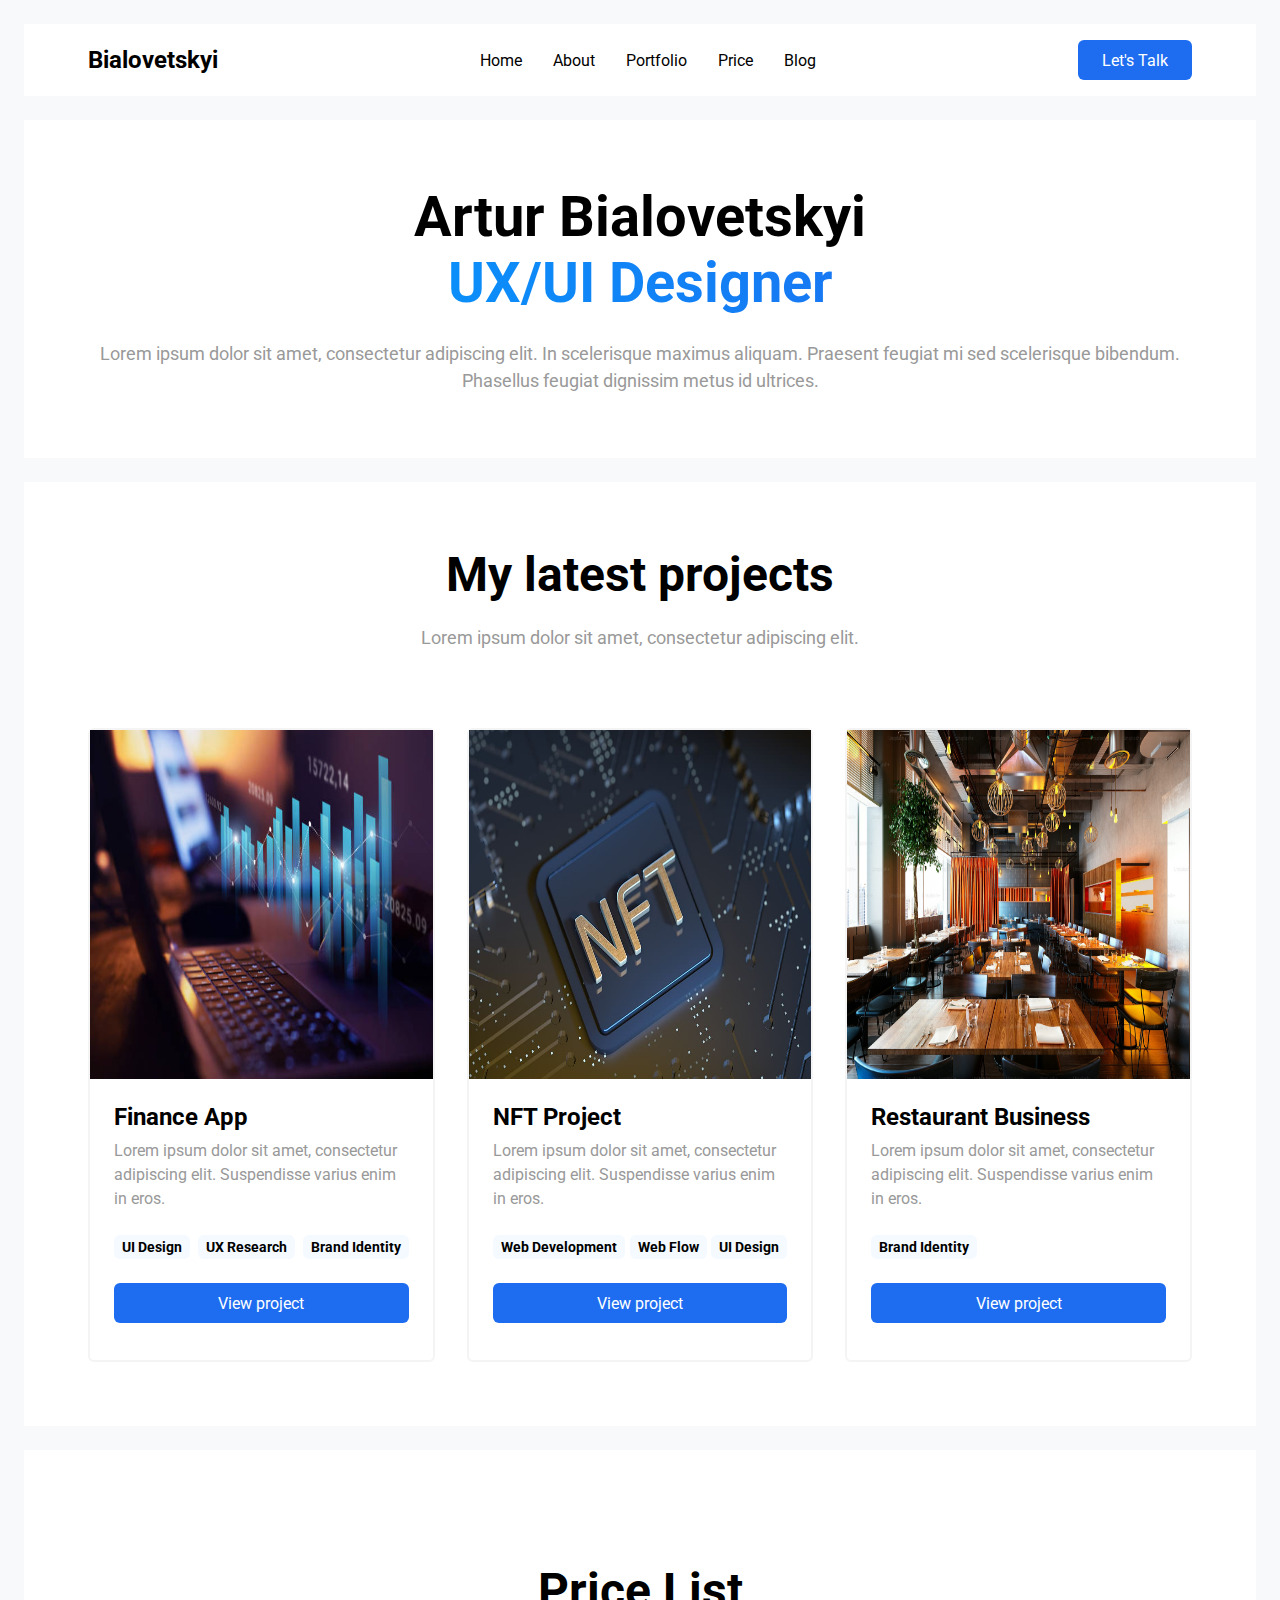
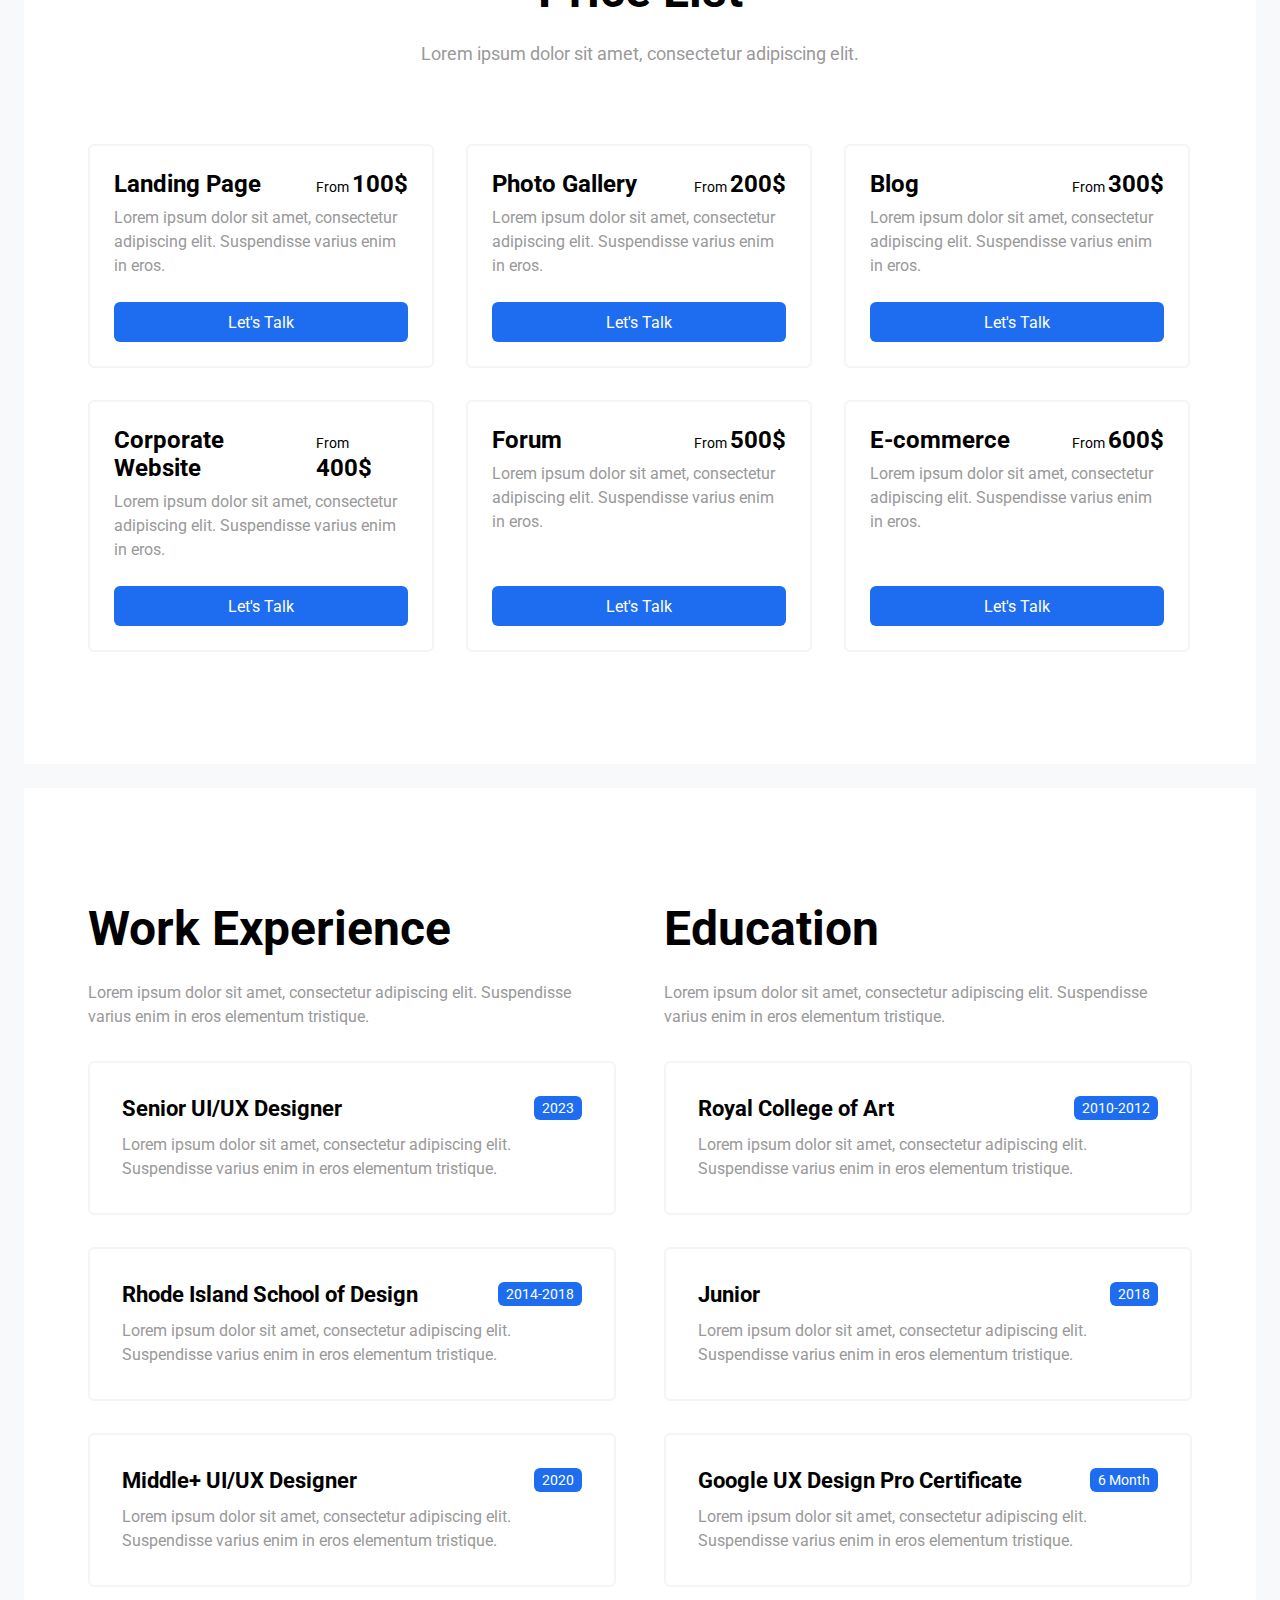
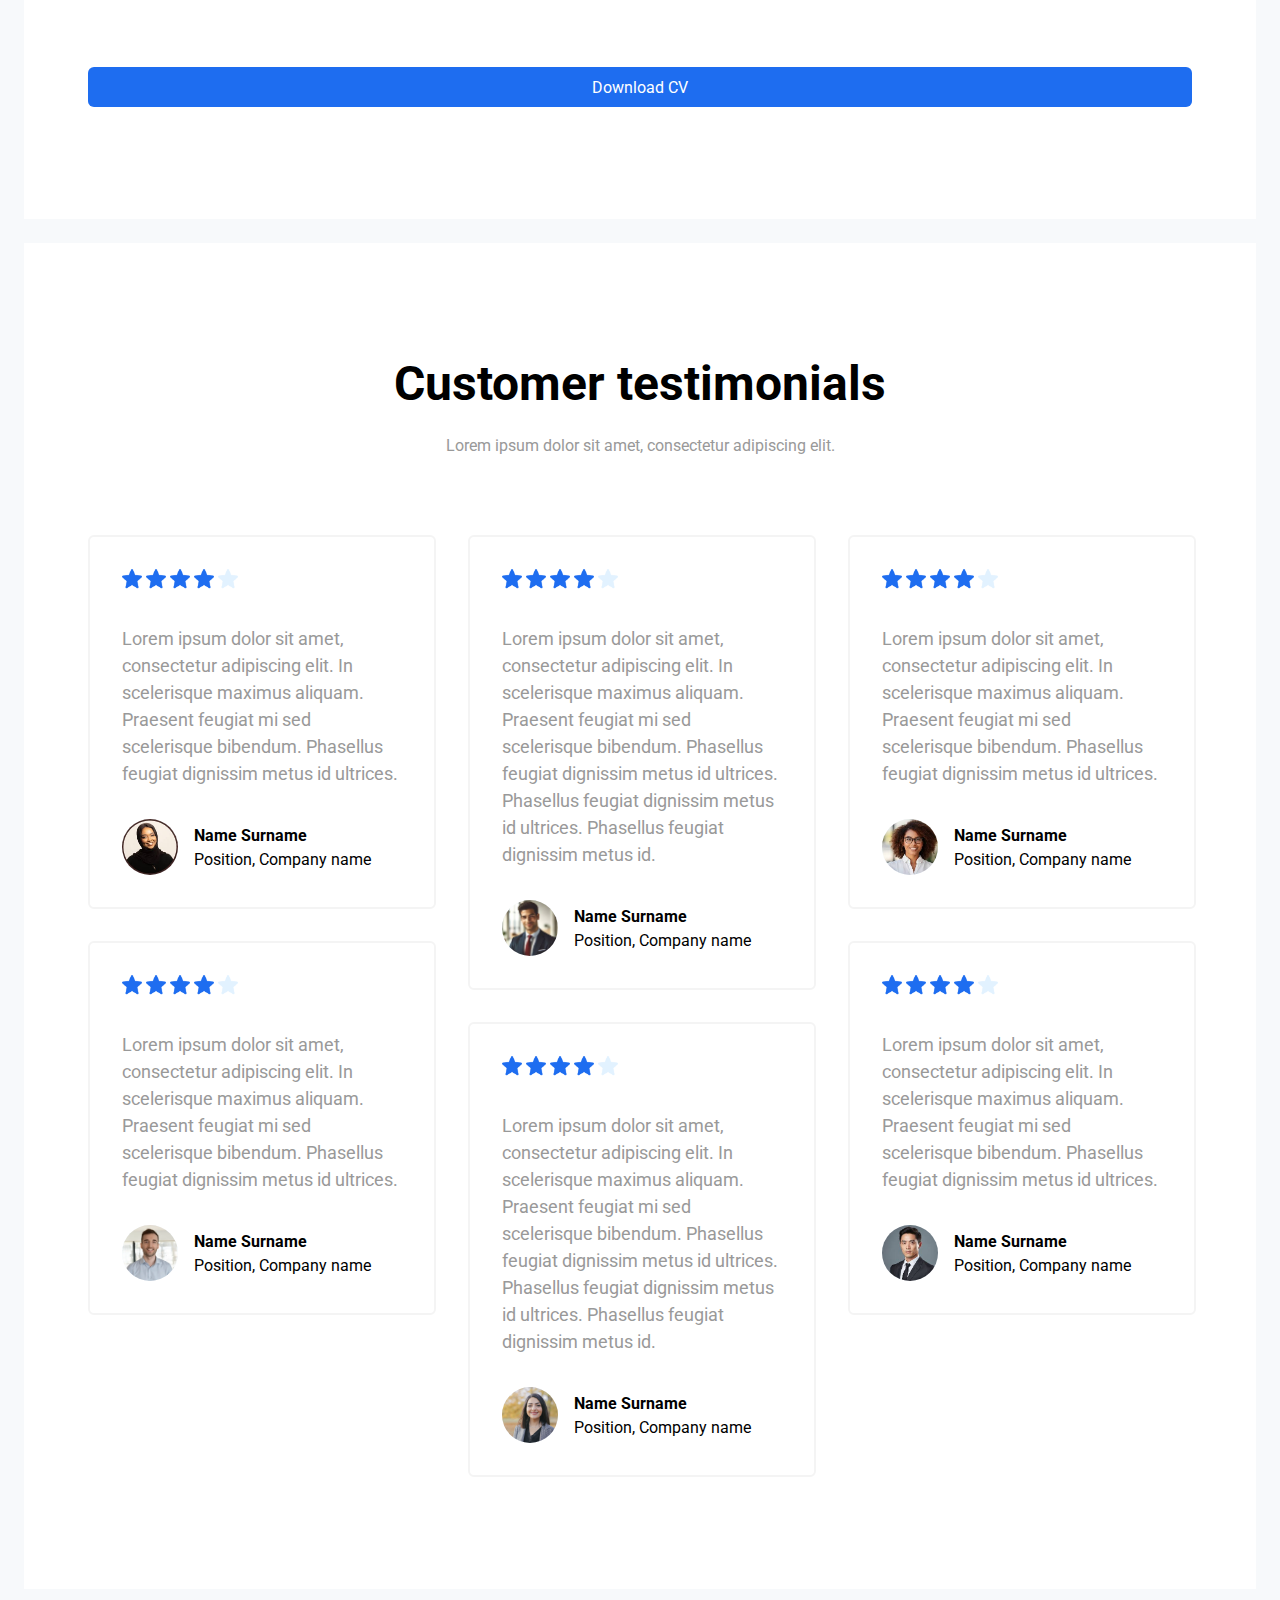
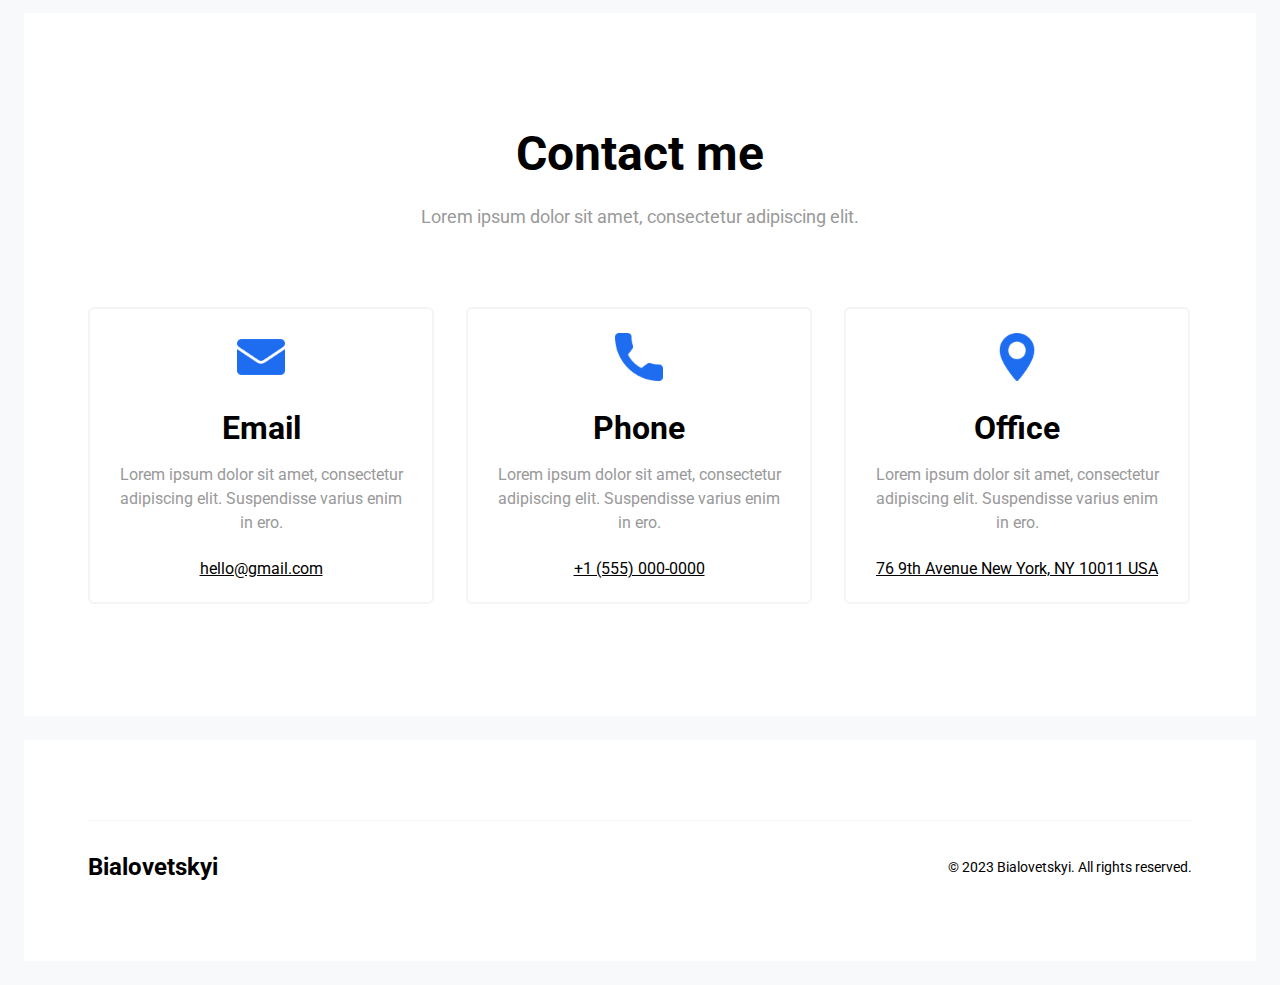
==== index.html @ 5d5afaa6 "responsiveness_completed" ====
<!DOCTYPE html>
<html lang="en">
<head>
    <meta charset="UTF-8">
    <meta name="viewport" content="width=device-width, initial-scale=1.0">
    <link rel="stylesheet" href="https://fonts.googleapis.com/css?family=Roboto">
    <link rel="stylesheet" href="./css/style.css">
    <title>Home</title>
</head>
<body>
    <header>
        <div class="container flex nav">
            <div><h3 class="f24"><a>Bialovetskyi</a></h3></div>
            <div class="topnav" id="myTopnav">
                <a href="javascript:void(0);" class="icon" onclick="toggle()"><img src="./images/menu.png" alt="menu"></a>
                <ul class="flex nav-list">
                    <li><a href="">Home</a></li>
                    <li><a href="">About</a></li>
                    <li><a href="">Portfolio</a></li>
                    <li><a href="">Price</a></li>
                    <li><a href="">Blog</a></li>
                </ul>
            </div>
            <div class="nav-btn-container">
                <button class="blue-fill-button">Let's Talk</button>
            </div>
        </div>
    </header>
    <main>
        <div class="container con1">
            <div class="flex-col">
                <h1 id="head1">Artur Bialovetskyi <span>UX/UI Designer</span></h1>
<p class="c999 lh150 f18">
Lorem ipsum dolor sit amet, consectetur adipiscing elit. In 
scelerisque maximus aliquam. Praesent feugiat mi sed scelerisque 
bibendum. Phasellus feugiat dignissim metus id ultrices. </p>
            </div>
        </div>
        <div class="flex-col container con1">
            <div class="flex-col con2">
                <h1>My latest projects</h1>
                <p class="c999 f18">Lorem ipsum dolor sit amet, consectetur adipiscing elit.</p>
            </div>
            <div class="content-container">
                <div class="flex content">
                    <div class="flex-col content-card">
                        <div class="content-img">
                            <img src="./images/finance.jpg" alt="Finance img">
                        </div>
                        <div class="flex-col content-info">
                            <div class="flex-col gap8">
                                <h2 class="f24">Finance App</h2>
                                <p class="c999 lh150">Lorem ipsum dolor sit amet, consectetur adipiscing elit. Suspendisse varius enim in eros.</p>
                            </div>
                            <ul class="flex content-card-list">
                                <li>UI Design</li>
                                <li>UX Research</li>
                                <li>Brand Identity</li>
                            </ul>
                            <button class="blue-fill-button">View project</button>
                        </div>
                    </div>
                    <div class="flex-col content-card">
                        <div class="content-img">
                            <img src="./images/nft.jpg" alt="nft">
                        </div>
                        <div class="flex-col content-info">
                            <div class="flex-col gap8">
                                <h2 class="f24">NFT Project</h2>
                                <p class="c999 lh150">Lorem ipsum dolor sit amet, consectetur adipiscing elit. Suspendisse varius enim in eros.</p>
                            </div>
                            <ul class="flex content-card-list">
                                <li>Web Development</li>
                                <li>Web Flow</li>
                                <li>UI Design</li>
                            </ul>
                            <button class="blue-fill-button">View project</button>
                        </div>
                    </div>
                    <div class="flex-col content-card">
                        <div class="content-img">
                            <img src="./images/restaurant.jpg" alt="restaurant img">
                        </div>
                        <div class="flex-col content-info">
                            <div class="flex-col gap8">
                                <h2 class="f24">Restaurant Business</h2>
                                <p class="c999 lh150">Lorem ipsum dolor sit amet, consectetur adipiscing elit. Suspendisse varius enim in eros.</p>
                            </div>
                            <ul class="flex content-card-list">
                                <li>Brand Identity</li>
                            </ul>
                            <button class="blue-fill-button">View project</button>
                        </div>
                    </div>
                </div>
            </div>
        </div>
        <div class="flex-col container con3">
            <div class="flex-col con2">
                <h1>Price List</h1>
                <p class="c999 f18">Lorem ipsum dolor sit amet, consectetur adipiscing elit.</p>
            </div>
            <div class="price-list-card-grid">
                <div class="flex-col price-list-card jcsb">
                    <div class="flex-col gap8">
                        <div class="flex jcsb">
                            <h2 class="f24">Landing Page</h2>
                            <h2 class="f24"><span>From </span>100$</h2>
                        </div>
                        <p class="c999 lh150">Lorem ipsum dolor sit amet, consectetur adipiscing elit. Suspendisse varius enim in eros.</p>
                    </div>
                    <button class="blue-fill-button">Let's Talk</button>
                </div>
                <div class="flex-col price-list-card jcsb">
                    <div class="flex-col gap8">
                        <div class="flex jcsb">
                            <h2 class="f24">Photo Gallery</h2>
                            <h2 class="f24"><span>From </span>200$</h2>
                        </div>
                        <p class="c999 lh150">Lorem ipsum dolor sit amet, consectetur adipiscing elit. Suspendisse varius enim in eros.</p>
                    </div>
                    <button class="blue-fill-button">Let's Talk</button>
                </div>
                <div class="flex-col price-list-card jcsb">
                    <div class="flex-col gap8">
                        <div class="flex jcsb">
                            <h2 class="f24">Blog</h2>
                            <h2 class="f24"><span>From </span>300$</h2>
                        </div>
                        <p class="c999 lh150">Lorem ipsum dolor sit amet, consectetur adipiscing elit. Suspendisse varius enim in eros.</p>
                    </div>
                    <button class="blue-fill-button">Let's Talk</button>
                </div>
                <div class="flex-col price-list-card jcsb">
                    <div class="flex-col gap8">
                        <div class="flex jcsb">
                            <h2 class="f24">Corporate Website</h2>
                            <h2 class="f24"><span>From </span>400$</h2>
                        </div>
                    <p  class="c999 lh150">Lorem ipsum dolor sit amet, consectetur adipiscing elit. Suspendisse varius enim in eros.</p>
                    </div>
                    <button class="blue-fill-button">Let's Talk</button>
                </div>
                <div class="flex-col price-list-card jcsb">
                    <div class="flex-col gap8">
                        <div class="flex jcsb">
                            <h2 class="f24">Forum</h2>
                            <h2 class="f24"><span>From </span>500$</h2>
                        </div>
                    <p  class="c999 lh150">Lorem ipsum dolor sit amet, consectetur adipiscing elit. Suspendisse varius enim in eros.</p>
                    </div>
                    <button class="blue-fill-button">Let's Talk</button>
                </div>
                <div class="flex-col price-list-card jcsb">
                    <div class="flex-col gap8">
                        <div class="flex jcsb">
                            <h2 class="f24">E-commerce</h2>
                            <h2 class="f24"><span>From </span>600$</h2>
                        </div>
                    <p  class="c999 lh150">Lorem ipsum dolor sit amet, consectetur adipiscing elit. Suspendisse varius enim in eros.</p>
                    </div>
                    <button class="blue-fill-button">Let's Talk</button>
                </div>
            </div>
        </div>
        <div class="container con3">
            <div class="career-list-grid flex">
                <div class="flex-col gap32" id="career-list-col1">
                <div class="flex-col career-list-grid-head">
                    <h1>Work Experience</h1>
                    <p class="c999 lh150">Lorem ipsum dolor sit amet, consectetur adipiscing elit. Suspendisse varius enim in eros elementum tristique. </p>
                </div>
                <div class="career-list-card">
                    <div class="flex career-list-card-head">
                        <h2>Senior UI/UX Designer</h2>
                        <span class="blue-fill-button">2023</span>
                    </div>
                    <p class="c999 lh150">Lorem ipsum dolor sit amet, consectetur adipiscing elit. Suspendisse varius enim in eros elementum tristique. </p>
                </div>
                <div class="career-list-card">
                    <div class="flex career-list-card-head">
                        <h2>Rhode Island School of Design</h2>
                        <span class="blue-fill-button">2014-2018</span>
                    </div>
                    <p class="c999 lh150">Lorem ipsum dolor sit amet, consectetur adipiscing elit. Suspendisse varius enim in eros elementum tristique. </p>
                </div>
                <div class="career-list-card">
                    <div class="flex career-list-card-head">
                        <h2>Middle+ UI/UX Designer</h2>
                        <span class="blue-fill-button">2020</span>
                    </div>
                    <p class="c999 lh150">Lorem ipsum dolor sit amet, consectetur adipiscing elit. Suspendisse varius enim in eros elementum tristique. </p>
                </div>
            </div>
            <div class="flex-col gap32">
                <div  class=" flex-col career-list-grid-head">
                    <h1>Education</h1>
                    <p class="c999 lh150">Lorem ipsum dolor sit amet, consectetur adipiscing elit. Suspendisse varius enim in eros elementum tristique. </p>
                </div>
                <div class="career-list-card">
                    <div class="flex career-list-card-head">
                        <h2>Royal College of Art</h2>
                        <span class="blue-fill-button">2010-2012</span>
                    </div>
                    <p class="c999 lh150">Lorem ipsum dolor sit amet, consectetur adipiscing elit. Suspendisse varius enim in eros elementum tristique. </p>
                </div>
                <div class="career-list-card">
                    <div class="flex career-list-card-head">
                        <h2>Junior</h2>
                        <span class="blue-fill-button">2018</span>
                    </div>
                    <p class="c999 lh150">Lorem ipsum dolor sit amet, consectetur adipiscing elit. Suspendisse varius enim in eros elementum tristique. </p>
                </div>
                <div class="career-list-card">
                    <div class="flex career-list-card-head">
                        <h2>Google UX Design Pro Certificate</h2>
                        <span class="blue-fill-button">6 Month</span>
                    </div>
                    <p class="c999 lh150">Lorem ipsum dolor sit amet, consectetur adipiscing elit. Suspendisse varius enim in eros elementum tristique. </p>
                </div>
            </div>
        </div>
            <button class="blue-fill-button">Download CV</button>
        </div>
        <div class="container con3">
            <div class="flex-col con2">
                <h1>Customer testimonials</h1>
                <p class="c999">Lorem ipsum dolor sit amet, consectetur adipiscing elit.</p>
            </div>
            <div class="customer-container gap32">
                <div class="flex-col customer-card-col"><!-- column -->
                    <div class="customer-card flex-col">
                        <div class="mb32">
                            <img src="./images/star.png" alt="rating" class="star">
                            <img src="./images/star.png" alt="rating" class="star">
                            <img src="./images/star.png" alt="rating" class="star">
                            <img src="./images/star.png" alt="rating" class="star">
                            <img src="./images/star1.png" alt="rating" class="star">
                        </div>
                        <div class="customer-card-data mb32"><p class="c999 lh150">Lorem ipsum dolor sit amet, consectetur adipiscing elit. In scelerisque maximus aliquam. Praesent feugiat mi sed scelerisque bibendum. Phasellus feugiat dignissim metus id ultrices. </p></div>
                        <div class="flex">
                            <div class="customer-card-img">
                                <img src="./images/profile1.jpg" alt="profile">
                            </div>
                            <div class="flex-col customer-card-text">
                                <h4>Name Surname</h4>
                                <p>Position, Company name</p>
                            </div>
                        </div>
                    </div>
                    <div class="customer-card flex-col">
                        <div class="mb32">
                            <img src="./images/star.png" alt="rating" class="star">
                            <img src="./images/star.png" alt="rating" class="star">
                            <img src="./images/star.png" alt="rating" class="star">
                            <img src="./images/star.png" alt="rating" class="star">
                            <img src="./images/star1.png" alt="rating" class="star">
                        </div>
                        <div class="customer-card-data mb32"><p class="c999 lh150">Lorem ipsum dolor sit amet, consectetur adipiscing elit. In scelerisque maximus aliquam. Praesent feugiat mi sed scelerisque bibendum. Phasellus feugiat dignissim metus id ultrices. </p></div>
                        <div class="flex">
                            <div class="customer-card-img">
                                <img class="profile-left" src="./images/profile2.jpg" alt="profile">
                            </div>
                            <div class="flex-col customer-card-text">
                                <h4>Name Surname</h4>
                                <p>Position, Company name</p>
                            </div>
                        </div>
                    </div>
                </div>
                <div class="flex-col customer-card-col"><!-- column -->
                    <div class="customer-card flex-col">
                        <div class="mb32">
                            <img src="./images/star.png" alt="rating" class="star">
                            <img src="./images/star.png" alt="rating" class="star">
                            <img src="./images/star.png" alt="rating" class="star">
                            <img src="./images/star.png" alt="rating" class="star">
                            <img src="./images/star1.png" alt="rating" class="star">
                        </div>
                        <div class="customer-card-data mb32"><p class="c999 lh150">Lorem ipsum dolor sit amet, consectetur adipiscing elit. In scelerisque maximus aliquam. Praesent feugiat mi sed scelerisque bibendum. Phasellus feugiat dignissim metus id ultrices. Phasellus feugiat dignissim metus id ultrices.  Phasellus feugiat dignissim metus id. </p></div>
                        <div class="flex">
                            <div class="customer-card-img">
                                <img src="./images/profile3.jpg" alt="profile">
                            </div>
                            <div class="flex-col customer-card-text">
                                <h4>Name Surname</h4>
                                <p>Position, Company name</p>
                            </div>
                        </div>
                    </div>
                    <div class="customer-card flex-col">
                        <div class="mb32">
                            <img src="./images/star.png" alt="rating" class="star">
                            <img src="./images/star.png" alt="rating" class="star">
                            <img src="./images/star.png" alt="rating" class="star">
                            <img src="./images/star.png" alt="rating" class="star">
                            <img src="./images/star1.png" alt="rating" class="star">
                        </div>
                        <div class="customer-card-data mb32"><p class="c999 lh150">Lorem ipsum dolor sit amet, consectetur adipiscing elit. In scelerisque maximus aliquam. Praesent feugiat mi sed scelerisque bibendum. Phasellus feugiat dignissim metus id ultrices. Phasellus feugiat dignissim metus id ultrices.  Phasellus feugiat dignissim metus id. </p></div>
                        <div class="flex">
                            <div class="customer-card-img">
                                <img class="profile-left" src="./images/profile4.jpg" alt="profile">
                            </div>
                            <div class="flex-col customer-card-text">
                                <h4>Name Surname</h4>
                                <p>Position, Company name</p>
                            </div>
                        </div>
                    </div>
                </div>
                <div class="flex-col customer-card-col"><!-- column -->
                    <div class="customer-card flex-col">
                        <div class="mb32">
                            <img src="./images/star.png" alt="rating" class="star">
                            <img src="./images/star.png" alt="rating" class="star">
                            <img src="./images/star.png" alt="rating" class="star">
                            <img src="./images/star.png" alt="rating" class="star">
                            <img src="./images/star1.png" alt="rating" class="star">
                        </div>
                        <div class="customer-card-data mb32"><p class="c999 lh150">Lorem ipsum dolor sit amet, consectetur adipiscing elit. In scelerisque maximus aliquam. Praesent feugiat mi sed scelerisque bibendum. Phasellus feugiat dignissim metus id ultrices. </p></div>
                        <div class="flex">
                            <div class="customer-card-img">
                                <img class="profile-left" src="./images/profile5.jpg" alt="profile">
                            </div>
                            <div class="flex-col customer-card-text">
                                <h4>Name Surname</h4>
                                <p>Position, Company name</p>
                            </div>
                        </div>
                    </div>
                    <div class="customer-card flex-col">
                        <div class="mb32">
                            <img src="./images/star.png" alt="rating" class="star">
                            <img src="./images/star.png" alt="rating" class="star">
                            <img src="./images/star.png" alt="rating" class="star">
                            <img src="./images/star.png" alt="rating" class="star">
                            <img src="./images/star1.png" alt="rating" class="star">
                        </div>
                        <div class="customer-card-data mb32"><p class="c999 lh150">Lorem ipsum dolor sit amet, consectetur adipiscing elit. In scelerisque maximus aliquam. Praesent feugiat mi sed scelerisque bibendum. Phasellus feugiat dignissim metus id ultrices. </p></div>
                        <div class="flex">
                            <div class="customer-card-img">
                                <img class="profile-left" src="./images/profile6.jpg" alt="profile">
                            </div>
                            <div class="flex-col customer-card-text">
                                <h4>Name Surname</h4>
                                <p>Position, Company name</p>
                            </div>
                        </div>
                    </div>
                </div>
            </div>
        </div>
        <div class="container con3">
            <div class="flex-col con2">
                <h1>Contact me</h1>
                <p class="f18 c999">Lorem ipsum dolor sit amet, consectetur adipiscing elit. </p>
            </div>
            <div class="contact-grid">
                <div class="contact-card">
                    <img src="./images/email.png" alt="mail">
                     <div>
                        <div class="contact-card-head">
                            <h1>Email</h1>
                            <p class="c999 lh150">Lorem ipsum dolor sit amet, consectetur adipiscing elit. Suspendisse varius enim in ero.</p>
                        </div>
                        <a href="">hello@gmail.com</a>
                     </div>
                </div>
                <div class="contact-card">
                    <img src="./images/call.png" alt="phone">
                     <div>
                        <div class="contact-card-head">
                            <h1>Phone</h1>
                            <p class="c999 lh150">Lorem ipsum dolor sit amet, consectetur adipiscing elit. Suspendisse varius enim in ero.</p>
                        </div>
                        <a href="">+1 (555) 000-0000</a>
                     </div>
                </div>
                <div class="contact-card">
                    <img src="./images/maps-and-flags.png" alt="location">
                     <div>
                        <div class="contact-card-head">
                            <h1>Office</h1>
                            <p class="c999 lh150">Lorem ipsum dolor sit amet, consectetur adipiscing elit. Suspendisse varius enim in ero.</p>
                        </div>
                        <a href="">76 9th Avenue New York, NY 10011 USA</a>
                     </div>
                </div>
            </div>
        </div>
    </main>
    <footer>
        <div class=" flex-col jcsb footer-container container">
            <div class="footer-content">
                <div class="flex jcsb footer-data">
                <h2>Bialovetskyi</h2>
                <p>© 2023 Bialovetskyi. All rights reserved.</p>
            </div>
            </div>
        </div>
    </footer>

    <script>
        function toggle() {
        var x = document.getElementById("myTopnav");
        if (x.className === "topnav") {
            x.className += " responsive";
        } else {
            x.className = "topnav";
        }
        }
    </script>
</body>
</html>
---- css/style.css ----
* {
    margin: 0;
    padding: 0;
    font-family: Roboto;
}

body {
    background-color: #F7F9FB;
}

.container {
    width: 1232px;
    background-color: white;
    margin: 24px auto;
}

.gap8 {
    gap: 8px;
}

.gap24 {
    gap: 24px;
}

.gap32 {
    gap: 32px;
}

.flex {
    display: flex;
}

.jcsb {
    justify-content: space-between;
}

.lh150 {
    line-height: 150%;
}

.f14 {
    font-size: 0.875rem;
}

.f16 {
    font-size: 1rem;
}

.f18 {
    font-size: 1.125rem;
}

.f24 {
    font-size: 1.5rem;
}

.f48 {
    font-size: 3rem;
}

.f56 {
    font-size: 3.5rem;
}

.flex-col {
    display: flex;
    flex-direction: column;
}

.mb32 {
    margin-bottom: 32px;
}

.c999 {
    color: #999;
}

.nav {
    justify-content: space-between;
    padding: 16px 64px;
    box-sizing: border-box;
    align-items: center;
}

.nav h3 {
    cursor: pointer;
}

.nav-list {
    list-style: none;
    width: 346px;
    justify-content: space-between;
}

.nav-list li{
    padding: 5px;
}

.nav-list a {
    text-decoration: none;
    color: black;
}

.nav-list li:hover{
    background-color: #1E6DF0;
    border-radius: 6px;
}

.nav-list li:hover a{
    color: #fff;
}

.nav-btn-container {
    width: 114px;
}

.blue-fill-button {
    height: 40px;
    width: 100%;
    background-color: #1E6DF0;
    padding: 8px 24px;
    color: white;
    border: none;
    border-radius: 6px;
    font-size: 1rem;
    cursor: pointer;
}

.con1 {
    padding: 64px;
    box-sizing: border-box;
    text-align: center;
}

.con2 {
    margin-bottom: 80px;
}

.con2 h1 {
    font-size: 3rem;
    margin-bottom: 24px;
}

.content-info {
    height: 40%;
    padding: 24px;
}

.content-img {
    width: 100%;
    height: 60%;
    background: url(../images/image.png) no-repeat;
    background-size: 70px;
    background-position: center;
    background-color: #f4faff;
    
}
.content-img img {
    height: 100%;
    width: 100%;
}

#head1 {
    font-weight: bold;
    font-size: 3.5rem;
    padding-bottom: 24px;
}

#head1 span {
    display: block;
    background: linear-gradient(270deg,#2264ED 0%,#00A3FF 100%); 
    -webkit-text-fill-color: transparent; 
    -webkit-background-clip: text;
}

.content-card:first-child {
    margin-left: 0;
}

.content-card:last-child {
    margin-right: 0;
}

.content-card {
    height: 630px;
    margin:0 16px;
    text-align: left;
    border: 2px solid #f4f4f4;
    border-radius: 6px;
}

.content-card-list {
    margin: 24px 0;
    list-style: none;
    justify-content: space-between;
}

.content-card-list li {
    border-radius: 6px;
    padding: 4px 8px;
    font-weight: bold;
    font-size: 0.875rem;
    background-color: #f4faff;
}

.content-card-list li:hover {
    background-color: #1e6ef0b6;
}

.content-card-list li:first-child {
    margin-left: 0;
}

.content-card-list li:last-child {
    margin-right: 0;
}

.con3 {
    padding: 112px 64px;
    text-align: center;
    box-sizing: border-box;
}

.price-list-card-grid {
    display: grid;
    grid-template-columns: 346px 346px 346px;
    gap: 32px;
}

.price-list-card {
    text-align: left;
    padding: 24px;
    border: 2px solid #f4f4f4;
    border-radius: 6px;
}

.price-list-card > div {
    margin-bottom: 24px;
}

.price-list-card h2 {
   font-size: 1.5rem;
}

.price-list-card span {
    font: 0.875rem Roboto;
}

.career-list-grid {
    text-align: left;
    column-gap: 48px;
    margin-bottom: 80px;
}

.career-list-grid-head h1 {
    font-size: 3rem;
    margin-bottom: 24px;
}

.career-list-grid-head p, .career-list-card p {
    font-size: 1rem;
}

.career-list-card {
    padding: 32px;
    border: 2px solid #f4f4f4;
    border-radius: 6px;
}

.career-list-card-head {
    justify-content: space-between;
    align-items: center;
    margin-bottom: 12px;
}

.career-list-card-head h2 {
    font-size: 1.4rem;
}

.career-list-card-head span{
    width: max-content;
    height: inherit;
    padding: 4px 8px;
    font-size: 0.875rem;
}

.contact-grid {
    display: grid;
    grid-template-columns: 346px 346px 346px;
    gap: 32px;
}

.contact-card {
    padding: 24px;
    border: 2px solid #f4f4f4;
    border-radius: 6px;
}
.contact-card a {
    text-decoration: underline;
    color: #000;
}

.contact-card img {
    height: 48px;
    width: 48px;
    margin-bottom: 24px;
}

.contact-card-head {
    margin-bottom: 24px;
}

.contact-card-head h1 {
    margin-bottom: 16px;
}

.star {
    width: 20px;
    object-fit: contain;
}

.customer-container {
    display: flex;
}

.customer-card {
    text-align: left;
    padding: 32px;
    box-sizing: border-box;
    border: 2px solid #f4f4f4;
    border-radius: 6px;
    width: 348px;
}

.customer-card-data p{
    font-size: 1.125rem;
}

.customer-card-img {
    height: 56px;
    width: 56px;
    border-radius: 28px;
    position: relative;
    background: url(../images/image.png) no-repeat;
    background-color: #f4faff;
    background-size: 30px;
    background-position: center;
    margin-right: 16px;
    overflow: hidden;
}
.customer-card-img img {
    position: absolute;
    height: inherit;
    object-fit: cover;   
}

.profile-left {
    left: -13px;
}

.customer-card-text {
    justify-content: center;
    font-size: 1rem;
    row-gap: 5px;
}

.customer-card-col {
    row-gap: 32px;
}

footer {
    margin: 24px auto;
}

.footer-container {
    padding: 80px 64px;
    box-sizing: border-box;
}

.footer-content {
    border-top: 1px solid #f4f4f4;
}

.footer-data h2{
    font-size: 1.5rem;
}

.footer-data p{
    font-size: 0.875rem;
}

.footer-data {
    margin-top: 32px;
    align-items: center;
}

.topnav {
    position: relative;
}

.topnav .icon {
    display: none;
}

@media (min-width: 320px) and (max-width: 480px) {
    .container {
        width: 100%;
        padding: 16px;
    }

    .topnav .nav-list {
        display: none;
        position: absolute; 
        top: 100%;
        left: 0;
        width: 80px;
        background-color: white; 
        z-index: 1; 
        box-shadow: 0 2px 8px rgba(0, 0, 0, 0.1);
        font-size: 0.875rem;
    }

    .topnav .icon {
        display: block;
        float: right;
    }

    .icon img {
        height: 25px;
        width: 25px;
    }

    .topnav.responsive .nav-list {
        display: block !important;
    }

    .blue-fill-button {
        height: 2rem;
        padding: 4px;
    }

    .content-container {
        overflow-x: scroll;
    }

    .content {
        width: max-content;
        gap: 16px;
        flex-wrap: nowrap;
        align-items: center;
    }

    .content-card {
        width: 300px;
        margin: 0;
        height: max-content;
        align-items: center;
        padding: 8px;
    }

    .content-info {
        width: 95%;
        padding: 5px;
    }
    
    .content-info p {
        font-size: 0.875rem;
    }
    
    .content-card-list {
        margin: 12px 0;
    }
    
    .content-card-list li {
        font-size: 0.75rem;
    }

    .content-img {
        width: 95%;
        height: 40%;
    }

    .customer-container {
        flex-direction: column;
    }

    .nav-list {
        width: 100%;
        flex-direction: column;
        gap: 8px;
    }

    .contact-grid, .price-list-card-grid {
        justify-items: center;
        grid-template-columns: inherit;
        gap: 16px;
    }
    
    .price-list-card {
       width: 77%;
    }

    .price-list-card h2 {
        font-size: 1rem;
     }

    .price-list-card p {
        font-size: 0.8rem;
     }

    .career-list-grid {
        flex-direction: column;
        margin-bottom: 40px;
    }

    .career-list-grid h1 {
        font-size: 1.6rem;
        margin-bottom: 12px;
    }

    .career-list-card {
        padding: 16px;
    }

    #career-list-col1 {
        margin-bottom: 20px;
    }

    .career-list-card-head h2 {
        font-size: 1rem;
    }
    
    .career-list-card-head span {
        font-size: 0.7rem;
    }
    
    .career-list-grid-head p, .career-list-card p {
        font-size: 0.8rem;
    }

    .customer-card {
        width: 100%;
        padding: 16px;
    }

    .customer-card-col {
        gap: 16px;
    }

    .customer-card p {
        font-size: 0.875rem;
    }

    .customer-card-img {
        height: 48px;
        width: 48px;
        border-radius: 24px;
        margin-right: 8px;
    }

    .customer-card-text h4{
        font-size: 0.9rem;
    }
    
    .customer-card-text p{
        font-size: 0.875rem;
    }

    .contact-grid {
        justify-items: center;
    }

    .contact-card {
        padding: 12px;
        width: 80%;
    }

    .contact-card a {
        font-size: 0.875rem;
    }

    .contact-card img {
        height: 36px;
        width: 36px;
        margin-bottom: 12px;
    }

    .contact-card-head {
        margin-bottom: 12px;
    }

    .contact-card-head h1 {
        font-size: 1.2rem;
        margin-bottom: 12px;
    }
    
    .contact-card-head p {
        font-size: 0.875rem;
    }

    .con1 {
        padding: 16px;
    }
    
    .con2 {
        margin-bottom: 20px;
    }
    
    .con2 p {
        font-size: 0.875rem;
    }

    .con2 h1 {
        font-size: 1.4rem;
        margin-bottom: 8px;
    }

    #head1 {
        font-weight: bold;
        font-size: 1.8rem;
    }

    .mb32 {
        margin-bottom: 16px;
    }
    
    .f18 {
        font-size: 0.875rem;
    }

    .f24 {
        font-size: 1rem;
    }

    .gap32 {
        gap: 1rem;
    }

}

@media (min-width: 480px) and (max-width: 768px) {
    .container {
        width: 100%;
        padding: 16px;
    }

    .topnav .nav-list {
        display: none;
        position: absolute; 
        top: 100%;
        left: 0;
        width: 100px;
        background-color: white; 
        z-index: 1; 
        box-shadow: 0 2px 8px rgba(0, 0, 0, 0.1);
        font-size: 0.875rem;
    }

    .topnav .icon {
        display: block;
        float: right;
    }

    .icon img {
        height: 30px;
        width: 30px;
    }

    .topnav.responsive .nav-list {
        display: block !important;
    }

    .blue-fill-button {
        height: 2rem;
        padding: 4px;
    }

    .content-container {
        overflow-x: scroll;
    }

    .content {
        width: max-content;
        gap: 16px;
        flex-wrap: nowrap;
        align-items: center;
    }

    .content-card {
        width: 300px;
        margin: 0;
        height: max-content;
        align-items: center;
        padding: 8px;
    }

    .content-info {
        width: 95%;
        padding: 5px;
    }
    
    .content-info p {
        font-size: 0.875rem;
    }
    
    .content-card-list {
        margin: 12px 0;
    }
    
    .content-card-list li {
        font-size: 0.75rem;
    }

    .content-img {
        width: 95%;
        height: 40%;
    }

    .customer-container {
        flex-direction: column;
    }

    .nav-list {
        width: 100%;
        flex-direction: column;
        gap: 8px;
    }

    .contact-grid {
        grid-template-columns: inherit;
        gap: 16px;
    }

    .price-list-card-grid {
        grid-template-columns: 1fr 1fr;
        gap: 8px;
    }

    .price-list-card h2 {
        font-size: 1rem;
     }

    .price-list-card p {
        font-size: 0.875rem;
     }

    .career-list-grid {
        flex-direction: column;
        margin-bottom: 40px;
    }

    .career-list-grid h1 {
        font-size: 1.6rem;
        margin-bottom: 12px;
    }

    .career-list-card {
        padding: 16px;
    }

    #career-list-col1 {
        margin-bottom: 20px;
    }

    .career-list-card-head h2 {
        font-size: 1rem;
    }
    
    .career-list-card-head span {
        font-size: 0.7rem;
    }
    
    .career-list-grid-head p, .career-list-card p {
        font-size: 0.875rem;
    }

    .customer-card {
        width: 100%;
        padding: 16px;
    }

    .customer-card-col {
        flex-direction: row;
        gap: 5px;
    }

    .customer-card p {
        font-size: 0.875rem;
    }

    .customer-card-img {
        height: 48px;
        width: 48px;
        border-radius: 24px;
        margin-right: 8px;
    }

    .customer-card-text h4{
        font-size: 0.9rem;
    }
    
    .customer-card-text p{
        font-size: 0.875rem;
    }

    .contact-grid {
        justify-items: center;
    }

    .contact-card {
        padding: 12px;
        width: 80%;
    }

    .contact-card a {
        font-size: 0.875rem;
    }

    .contact-card img {
        height: 36px;
        width: 36px;
        margin-bottom: 12px;
    }

    .contact-card-head {
        margin-bottom: 12px;
    }

    .contact-card-head h1 {
        font-size: 1.2rem;
        margin-bottom: 12px;
    }
    
    .contact-card-head p {
        font-size: 0.875rem;
    }

    .con1 {
        padding: 16px;
    }
    
    .con2 {
        margin-bottom: 20px;
    }
    
    .con2 p {
        font-size: 0.875rem;
    }

    .con2 h1 {
        font-size: 1.4rem;
        margin-bottom: 8px;
    }

    #head1 {
        font-weight: bold;
        font-size: 1.8rem;
    }

    .mb32 {
        margin-bottom: 16px;
    }
    
    .f18 {
        font-size: 0.875rem;
    }

    .f24 {
        font-size: 1rem;
    }

    .gap32 {
        gap: 1rem;
    }

}

@media (min-width: 769px) and (max-width: 1024px) {
    .container {
        width: 100%;
        padding: 32px;
    }

    .content-container {
        overflow-x: scroll;
    }

    .content {
        width: max-content;
        gap: 16px;
        flex-wrap: nowrap;
        align-items: center;
    }

    .content-card {
        width: 300px;
        margin: 0;
        height: max-content;
        align-items: center;
        padding: 8px;
    }

    .content-info {
        width: 95%;
        padding: 5px;
    }
    
    .price-list-card-grid {
        grid-template-columns: 1fr 1fr;
        gap: 16px;
    }

    .price-list-card h2 {
        font-size: 1.3rem;
    }

    .customer-container {
        display: flex;
        flex-direction: column;
    }

    .customer-card-col {
        flex-direction: row;
        gap: 32px;
    }

    .customer-card {
        width: 49%;
    }

    .contact-grid {
        grid-template-columns: 49% 49%;
        gap: 16px;
    }

    .contact-card-head h1 {
        font-size: 1.5rem;
    }

    .con2 h1 {
        font-size: 2rem;
    }

    .career-list-grid-head h1 {
        font-size: 2rem;
    }

    .career-list-card-head h2 {
        font-size: 1.3rem;
    }
}

@media (min-width: 1350px) {
    .container {
        width: 1350px;
    }

    .price-list-card-grid, .contact-grid {
        grid-template-columns: 385px 385px 385px;
    }

    .customer-card {
        width: 385px;
    }
}
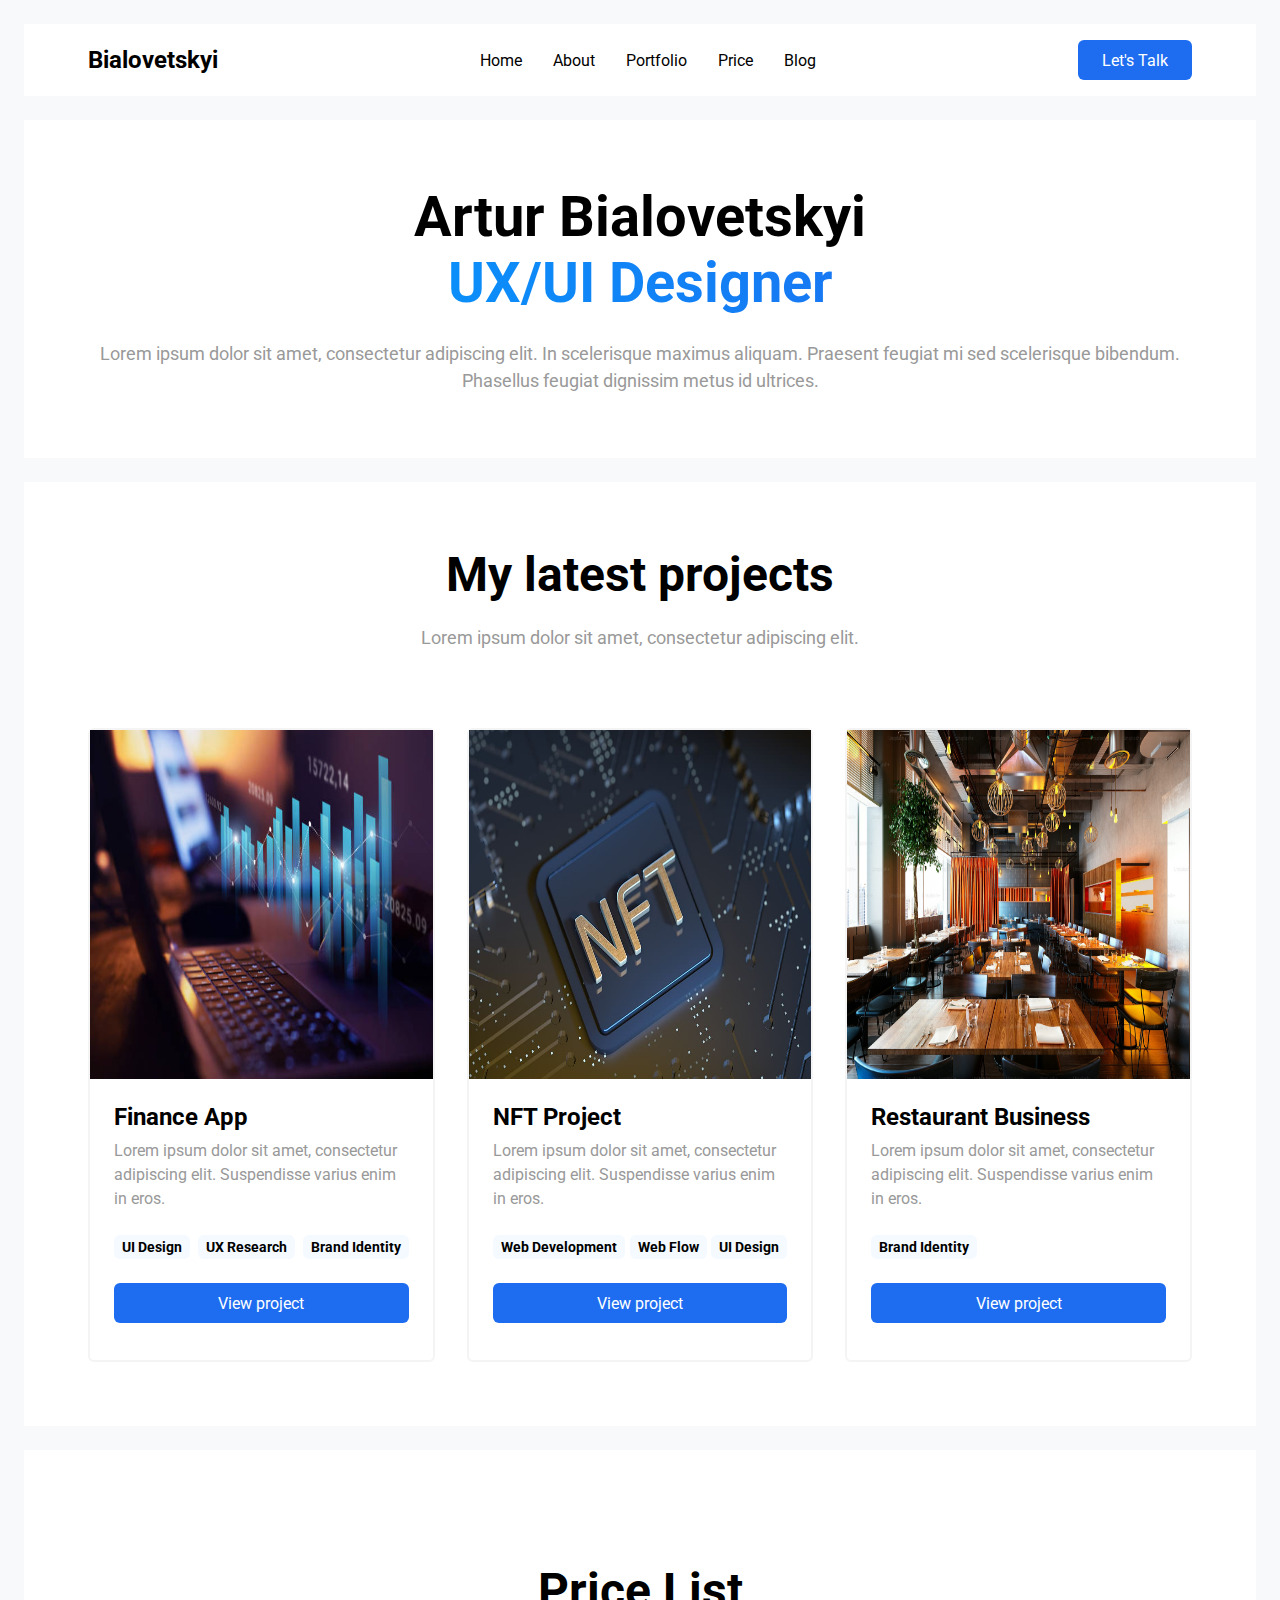
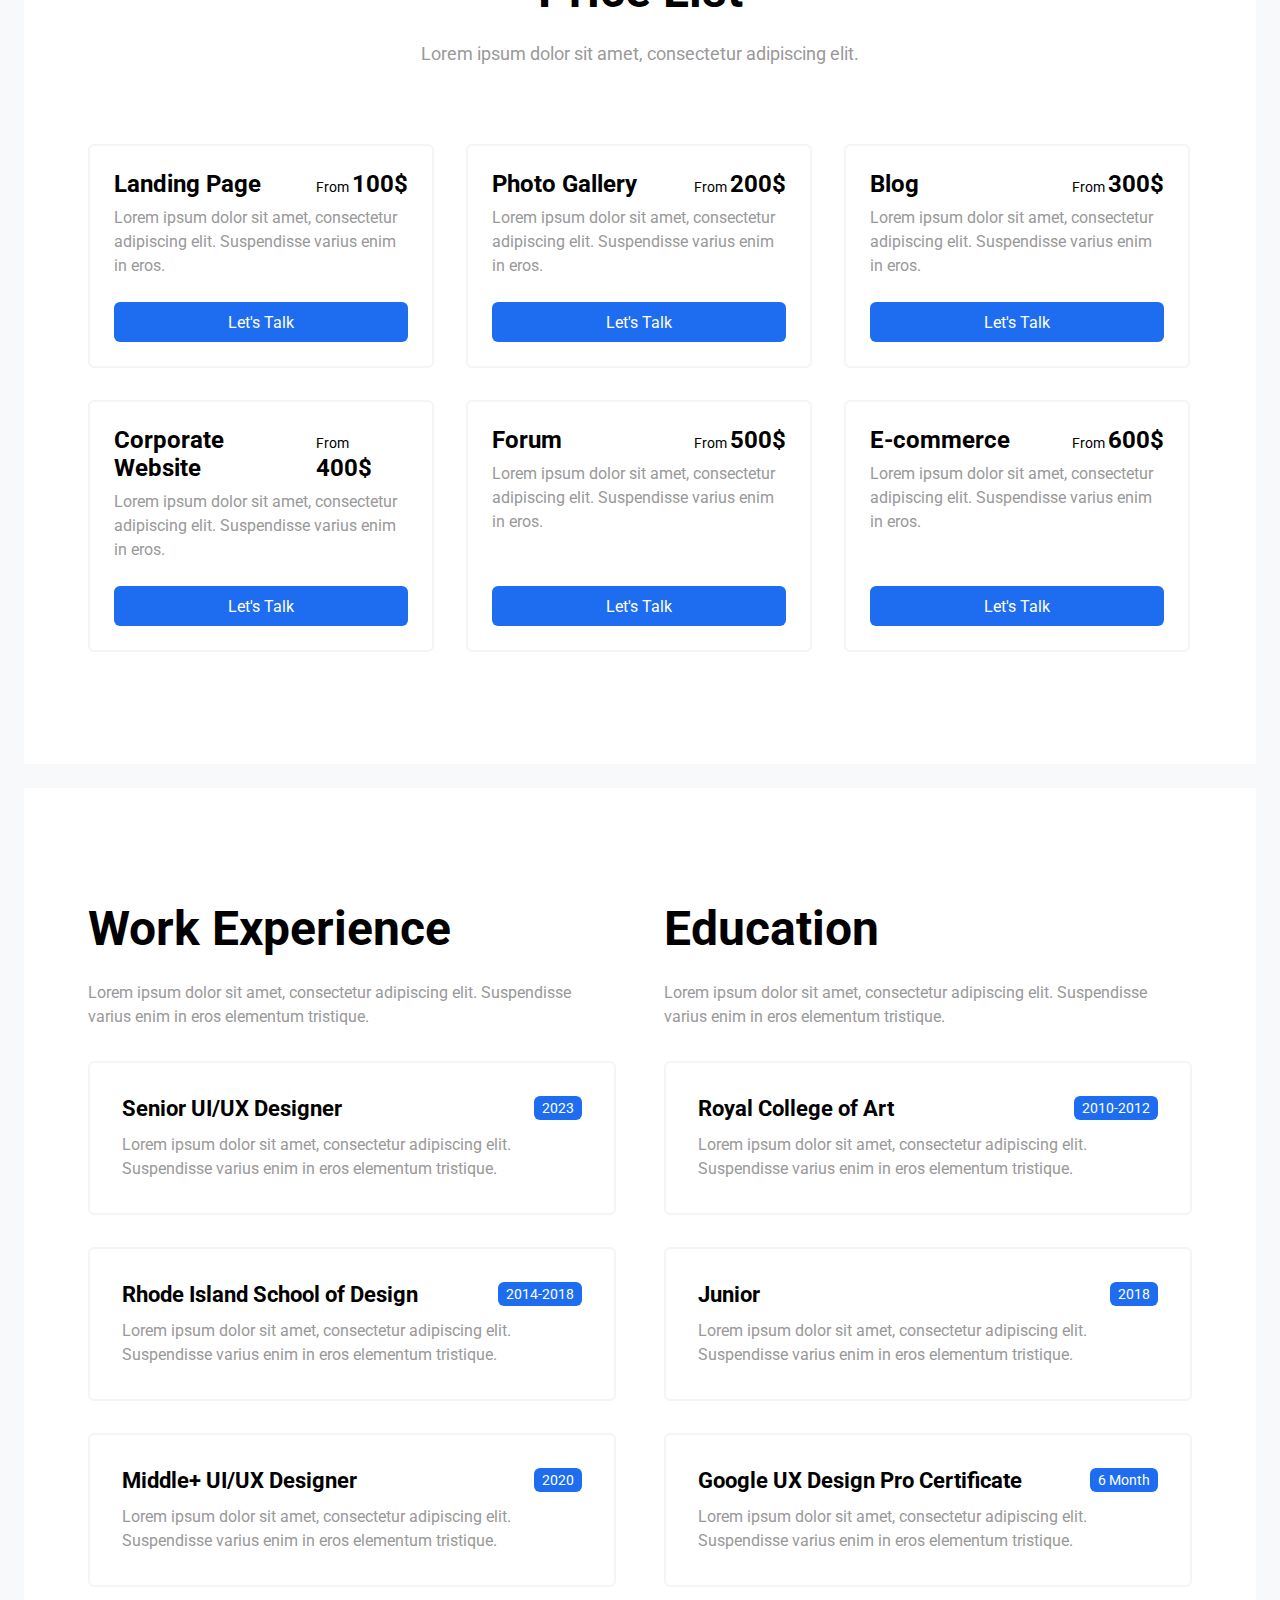
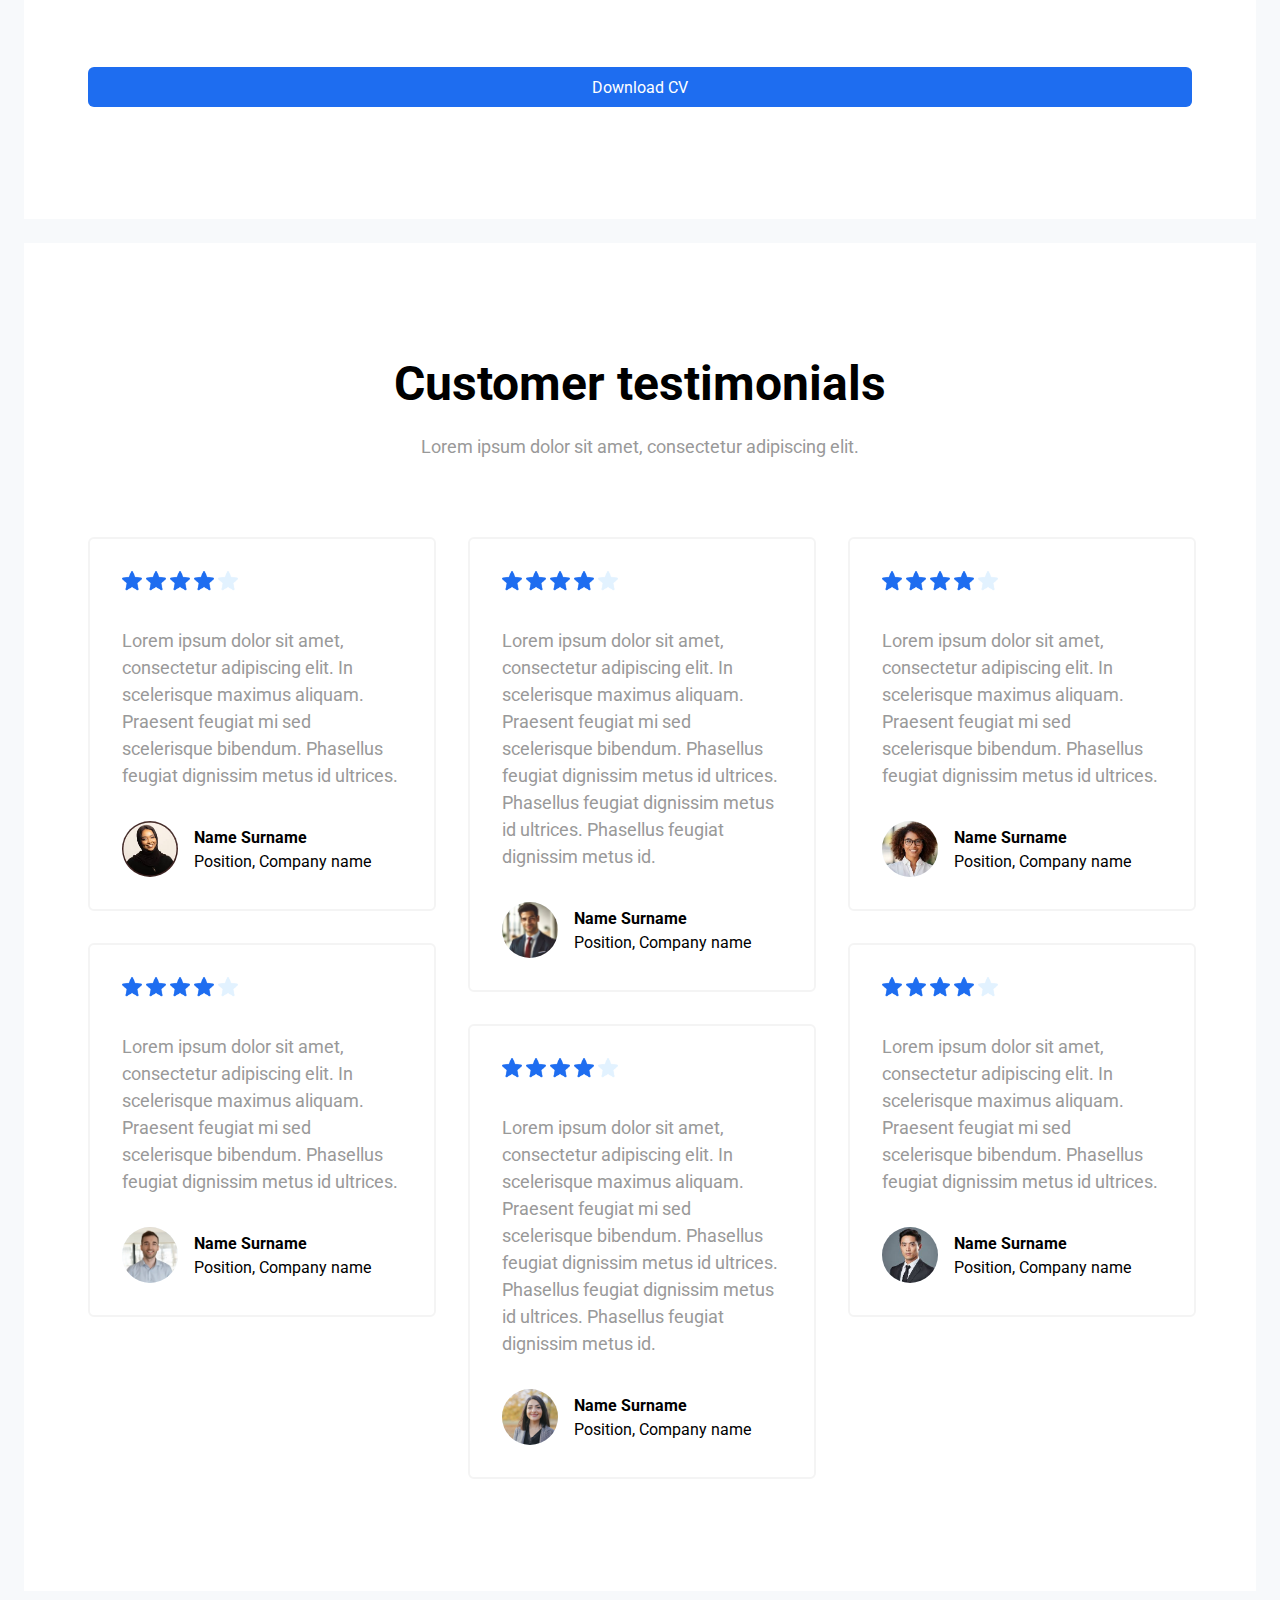
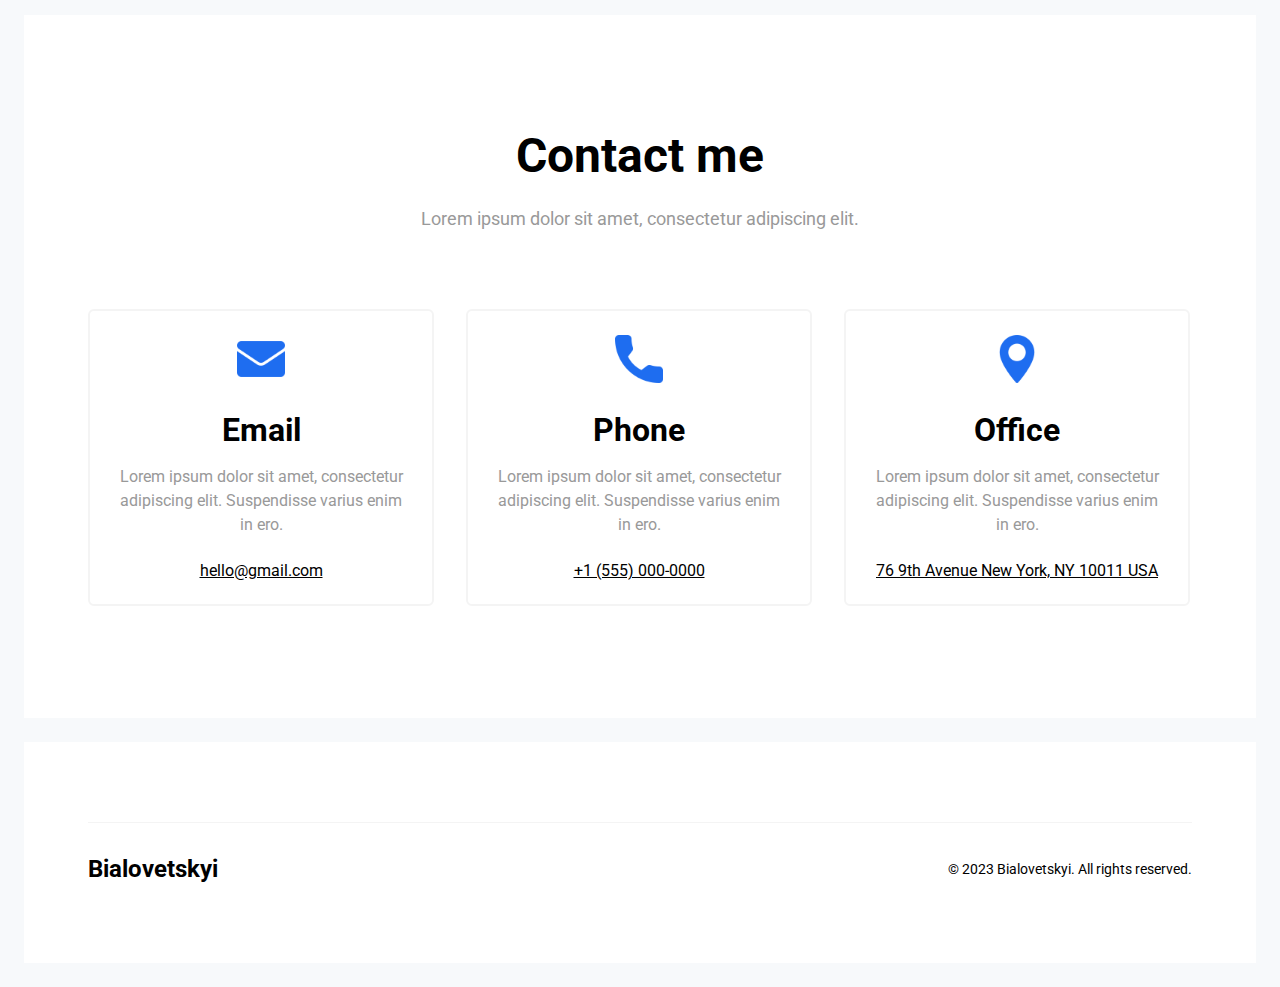
==== commit 699b8f6f: "map_attachment" ====
--- a/index.html
+++ b/index.html
@@ -8,6 +8,7 @@
     <title>Home</title>
 </head>
 <body>
+    <div id="blur">
     <header>
         <div class="container flex nav">
             <div><h3 class="f24"><a>Bialovetskyi</a></h3></div>
@@ -100,6 +101,7 @@
                 <h1>Price List</h1>
                 <p class="c999 f18">Lorem ipsum dolor sit amet, consectetur adipiscing elit.</p>
             </div>
+            <div class="price-list-container">
             <div class="price-list-card-grid">
                 <div class="flex-col price-list-card jcsb">
                     <div class="flex-col gap8">
@@ -162,6 +164,7 @@
                     <button class="blue-fill-button">Let's Talk</button>
                 </div>
             </div>
+        </div>
         </div>
         <div class="container con3">
             <div class="career-list-grid flex">
@@ -225,7 +228,7 @@
         <div class="container con3">
             <div class="flex-col con2">
                 <h1>Customer testimonials</h1>
-                <p class="c999">Lorem ipsum dolor sit amet, consectetur adipiscing elit.</p>
+                <p class="f18 c999">Lorem ipsum dolor sit amet, consectetur adipiscing elit.</p>
             </div>
             <div class="customer-container gap32">
                 <div class="flex-col customer-card-col"><!-- column -->
@@ -363,7 +366,7 @@
                             <h1>Email</h1>
                             <p class="c999 lh150">Lorem ipsum dolor sit amet, consectetur adipiscing elit. Suspendisse varius enim in ero.</p>
                         </div>
-                        <a href="">hello@gmail.com</a>
+                        <a href="https://mail.google.com/mail/u/0/?tab=rm&ogbl#inbox?compose=GTvVlcSBptJPsFjWwxNBXQFpnrQXwSDdbFjVbVbWbRDqjphFVNJQpcCXcvcFwfjWbmlFgcwNxPDvZ" target="_blank">hello@gmail.com</a>
                      </div>
                 </div>
                 <div class="contact-card">
@@ -373,7 +376,7 @@
                             <h1>Phone</h1>
                             <p class="c999 lh150">Lorem ipsum dolor sit amet, consectetur adipiscing elit. Suspendisse varius enim in ero.</p>
                         </div>
-                        <a href="">+1 (555) 000-0000</a>
+                        <a href="tel:+1(555)000-0000">+1 (555) 000-0000</a>
                      </div>
                 </div>
                 <div class="contact-card">
@@ -383,7 +386,7 @@
                             <h1>Office</h1>
                             <p class="c999 lh150">Lorem ipsum dolor sit amet, consectetur adipiscing elit. Suspendisse varius enim in ero.</p>
                         </div>
-                        <a href="">76 9th Avenue New York, NY 10011 USA</a>
+                        <a onclick="toggle1()">76 9th Avenue New York, NY 10011 USA</a>
                      </div>
                 </div>
             </div>
@@ -399,15 +402,27 @@
             </div>
         </div>
     </footer>
-
+</div>
+<div id="popup">
+    <button onclick="toggle1()"><img src="./images/close.png" alt="close"></button>
+    <div style="clear: both;"></div>
+    <iframe src="https://www.google.com/maps/embed?pb=!1m18!1m12!1m3!1d7359.9015676792105!2d77.06535131877425!3d11.048857125936056!2m3!1f0!2f0!3f0!3m2!1i1024!2i768!4f13.1!3m3!1m2!1s0x3ba8575ef2d262af%3A0x39009ca1eb415f65!2sTrusTrace!5e0!3m2!1sen!2sin!4v1734067877304!5m2!1sen!2sin" allowfullscreen="" loading="lazy" referrerpolicy="no-referrer-when-downgrade"></iframe>
+ </div>
     <script>
         function toggle() {
-        var x = document.getElementById("myTopnav");
-        if (x.className === "topnav") {
-            x.className += " responsive";
-        } else {
-            x.className = "topnav";
+            var x = document.getElementById("myTopnav");
+            if (x.className === "topnav") {
+                x.className += " responsive";
+            } else {
+                x.className = "topnav";
+            }
         }
+
+        function toggle1() {
+            var blur=document.getElementById("blur");
+            blur.classList.toggle("active")
+            var popup=document.getElementById("popup");
+            popup.classList.toggle("active")
         }
     </script>
 </body>
--- a/css/style.css
+++ b/css/style.css
@@ -126,6 +126,11 @@
     cursor: pointer;
 }
 
+.blue-fill-button:hover {
+    box-shadow: 0 0 5px #00000086;
+    font-weight: bold;
+}
+
 .con1 {
     padding: 64px;
     box-sizing: border-box;
@@ -298,6 +303,7 @@
 .contact-card a {
     text-decoration: underline;
     color: #000;
+    cursor: pointer;
 }
 
 .contact-card img {
@@ -402,6 +408,53 @@
     display: none;
 }
 
+#blur.active {
+    filter: blur(20px);
+    pointer-events: none;
+    user-select: none;
+}
+
+#popup {
+    position: fixed;
+    width: max-content;
+    top:10vh;
+    left: 15vw;
+    padding: 20px;
+    background-color: #fff;
+    visibility: hidden;
+}
+
+#popup iframe {
+    height: 60vh;
+    width: 70vw;
+    border: 0;
+}
+
+#popup button {
+    display: block;
+    height: 30px;
+    width: 30px;
+    border-radius: 15px;
+    background-color: transparent;
+    border: none;
+    float: right;
+    cursor: pointer;
+    margin-bottom: 10px;
+}
+
+#popup img {
+    height: 100%;
+    width: 100%;
+}
+
+#popup.active {
+    visibility: visible;
+}
+
+.content-container::-webkit-scrollbar, .price-list-container::-webkit-scrollbar {
+    display: none;
+}
+
 @media (min-width: 320px) and (max-width: 480px) {
     .container {
         width: 100%;
@@ -455,7 +508,6 @@
         margin: 0;
         height: max-content;
         align-items: center;
-        padding: 8px;
     }
 
     .content-info {
@@ -476,7 +528,6 @@
     }
 
     .content-img {
-        width: 95%;
         height: 40%;
     }
 
@@ -490,14 +541,23 @@
         gap: 8px;
     }
 
-    .contact-grid, .price-list-card-grid {
+    .price-list-container {
+        overflow-x: scroll;
+    }
+    
+    .price-list-card-grid {
+        grid-template-columns: 320px 320px 320px;
+        gap: 16px;
+    }
+
+    .price-list-card {
+        padding: 16px;
+    }
+    
+    .contact-grid {
         justify-items: center;
         grid-template-columns: inherit;
         gap: 16px;
-    }
-    
-    .price-list-card {
-       width: 77%;
     }
 
     .price-list-card h2 {
@@ -603,7 +663,7 @@
     }
     
     .con2 {
-        margin-bottom: 20px;
+        margin-bottom: 30px;
     }
     
     .con2 p {
@@ -636,9 +696,33 @@
         gap: 1rem;
     }
 
+    #popup {
+        top:20vh;
+        left: 2vw;
+        padding: 16px;
+    }
+    
+    #popup iframe {
+        height: 50vh;
+        width: 90vw;
+    }
+
 }
 
 @media (min-width: 480px) and (max-width: 768px) {
+    
+    #popup {
+        top:20vh;
+        left: 10vw;
+        padding: 18px;
+    }
+    
+    #popup iframe {
+        height: 50vh;
+        width: 80vw;
+        border: 0;
+    }
+
     .container {
         width: 100%;
         padding: 16px;
@@ -691,7 +775,6 @@
         margin: 0;
         height: max-content;
         align-items: center;
-        padding: 8px;
     }
 
     .content-info {
@@ -712,7 +795,6 @@
     }
 
     .content-img {
-        width: 95%;
         height: 40%;
     }
 
@@ -876,6 +958,18 @@
 }
 
 @media (min-width: 769px) and (max-width: 1024px) {
+    
+    #popup {
+        top:15vh;
+        left: 10vw;
+        padding: 16px;
+    }
+    
+    #popup iframe {
+        height: 70vh;
+        width: 80vw;
+    }
+    
     .container {
         width: 100%;
         padding: 32px;
@@ -897,7 +991,6 @@
         margin: 0;
         height: max-content;
         align-items: center;
-        padding: 8px;
     }
 
     .content-info {
@@ -928,6 +1021,10 @@
         width: 49%;
     }
 
+    .customer-card-data p {
+        font-size: 1rem;
+    }
+
     .contact-grid {
         grid-template-columns: 49% 49%;
         gap: 16px;
@@ -937,6 +1034,10 @@
         font-size: 1.5rem;
     }
 
+    .con2 {
+        margin-bottom: 50px;
+    }
+
     .con2 h1 {
         font-size: 2rem;
     }
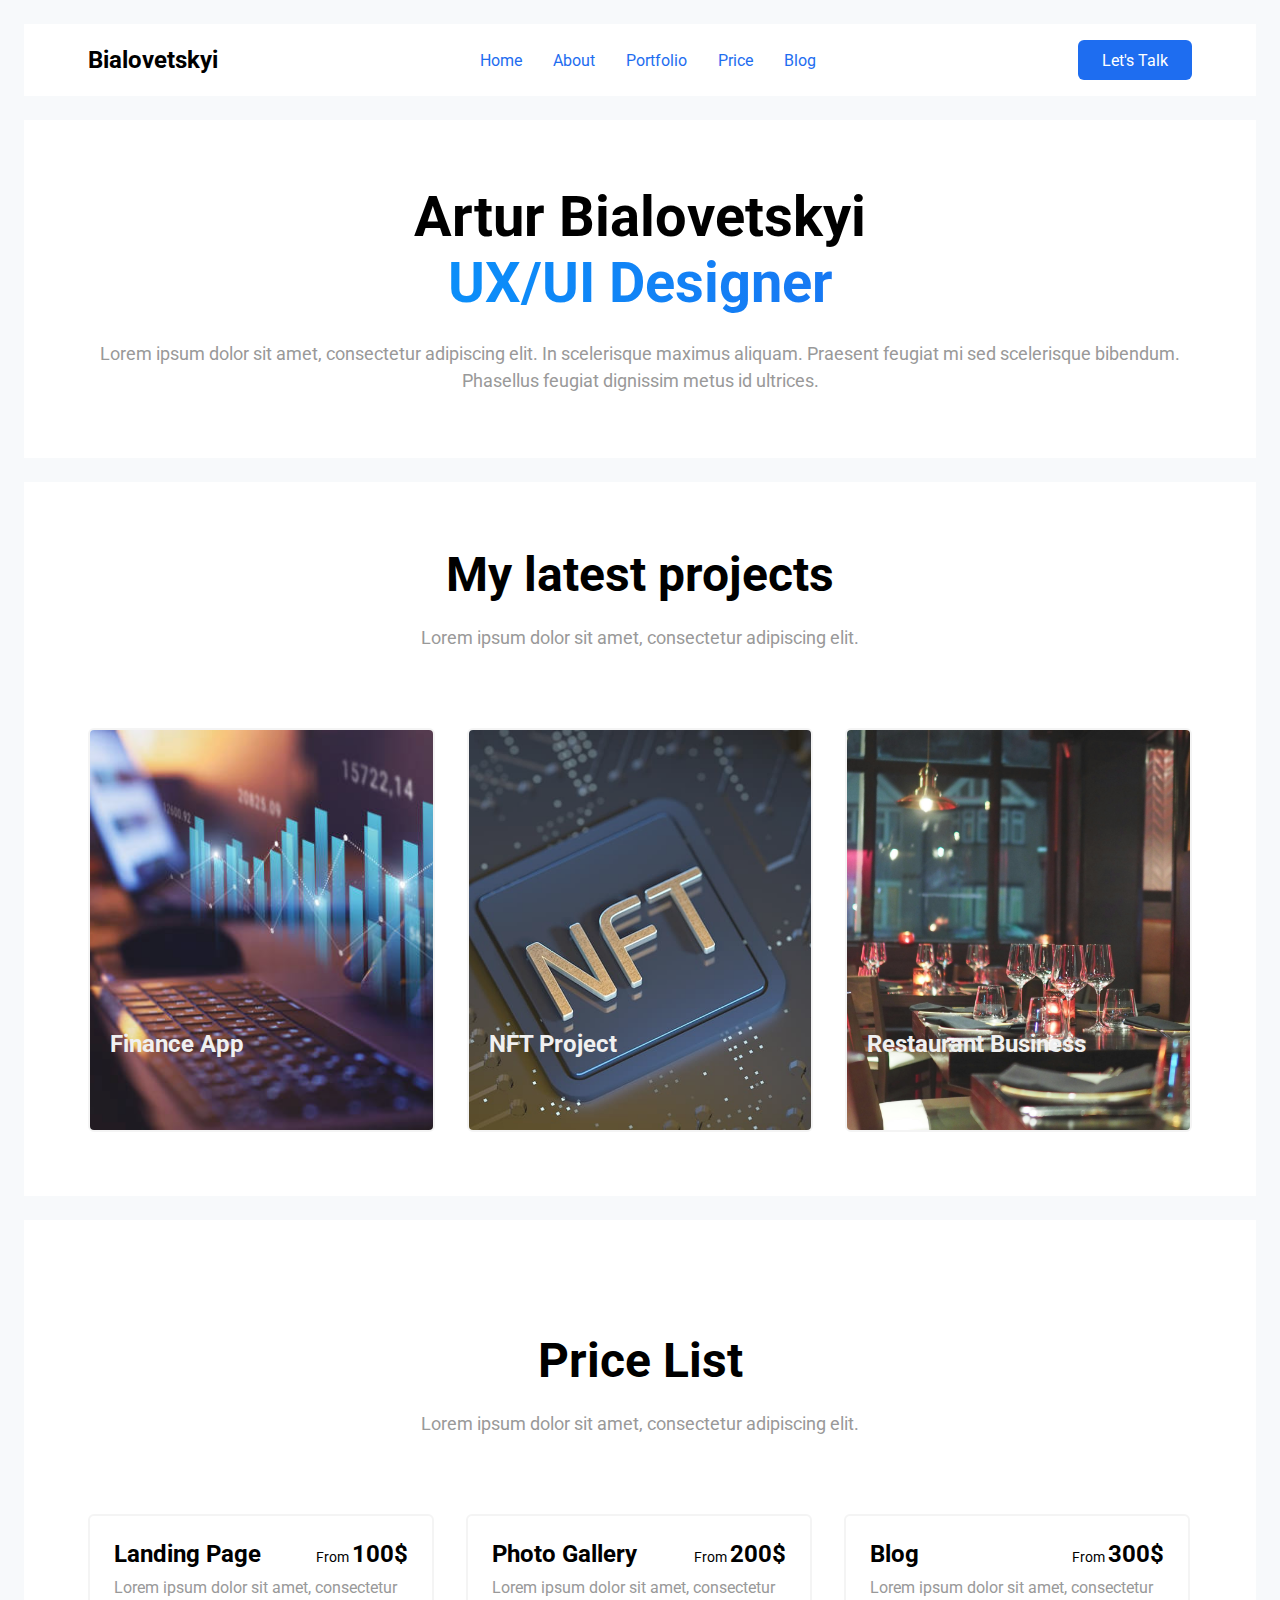
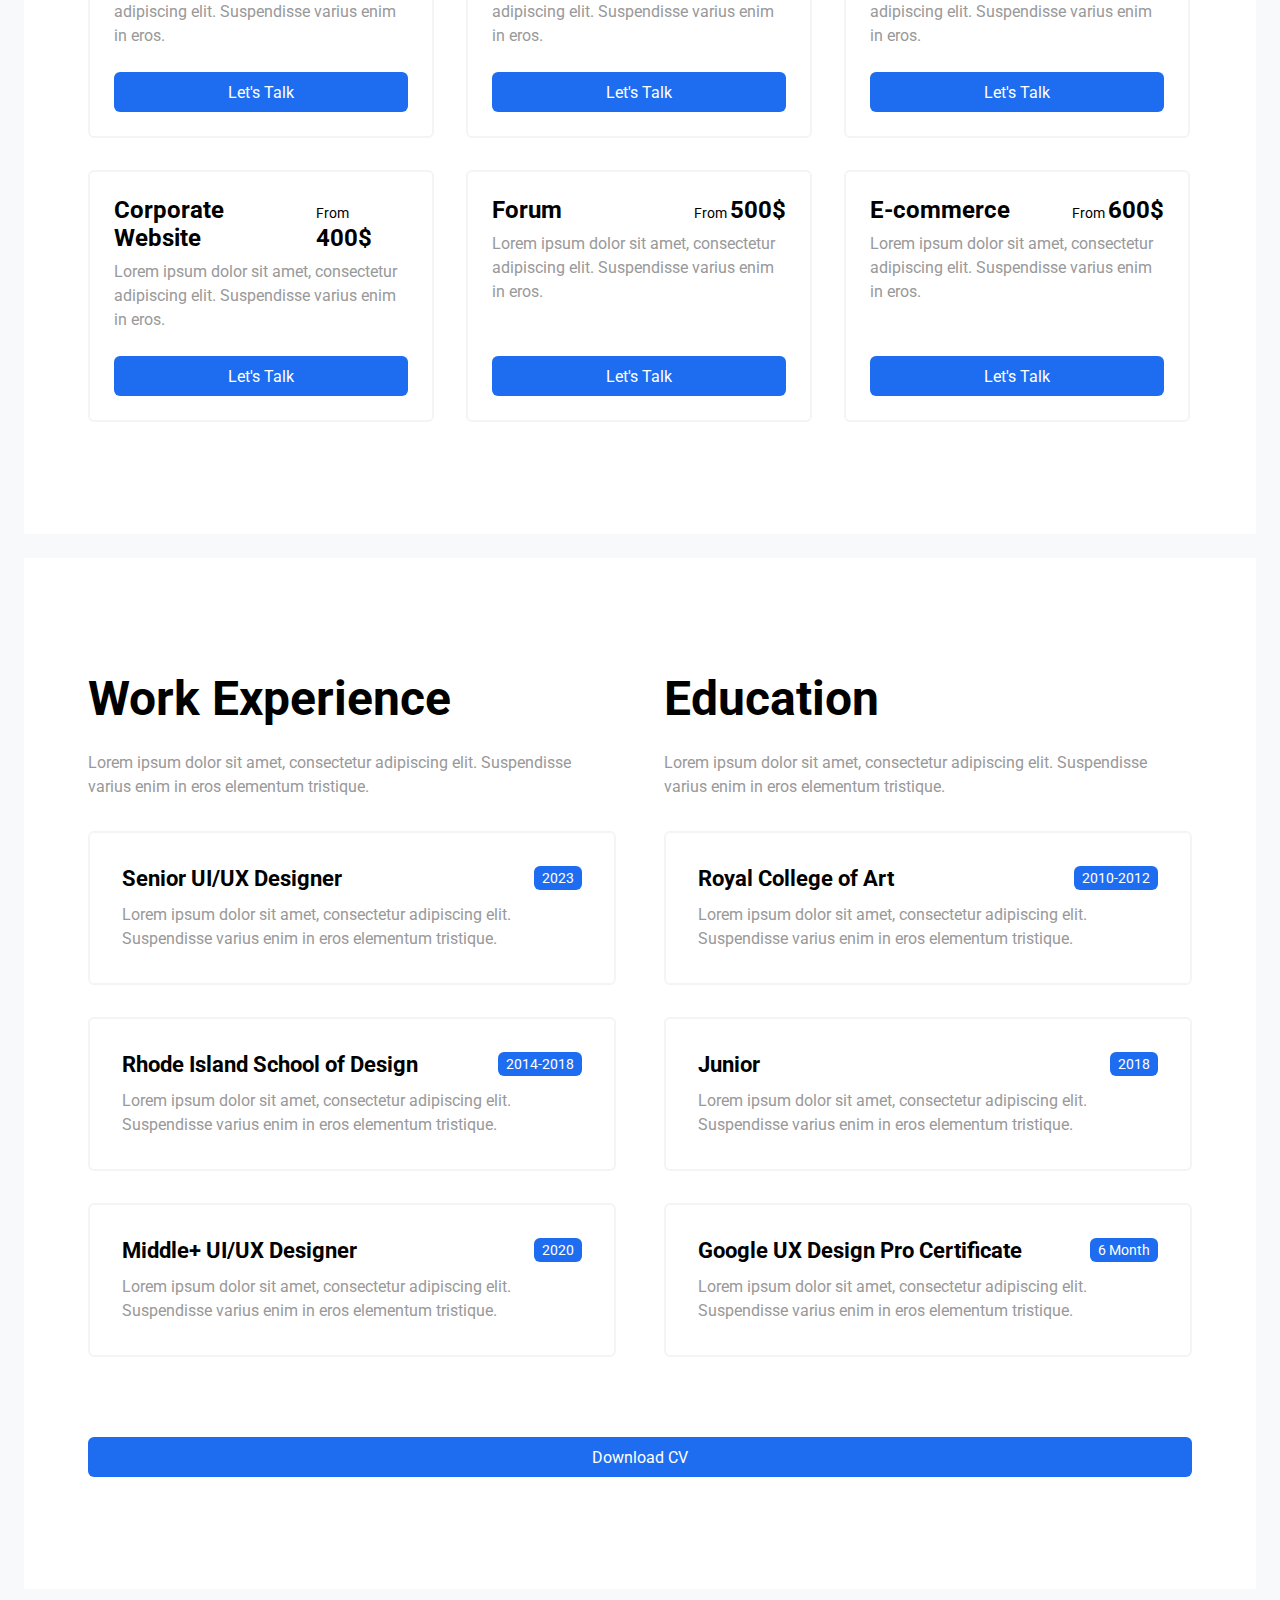
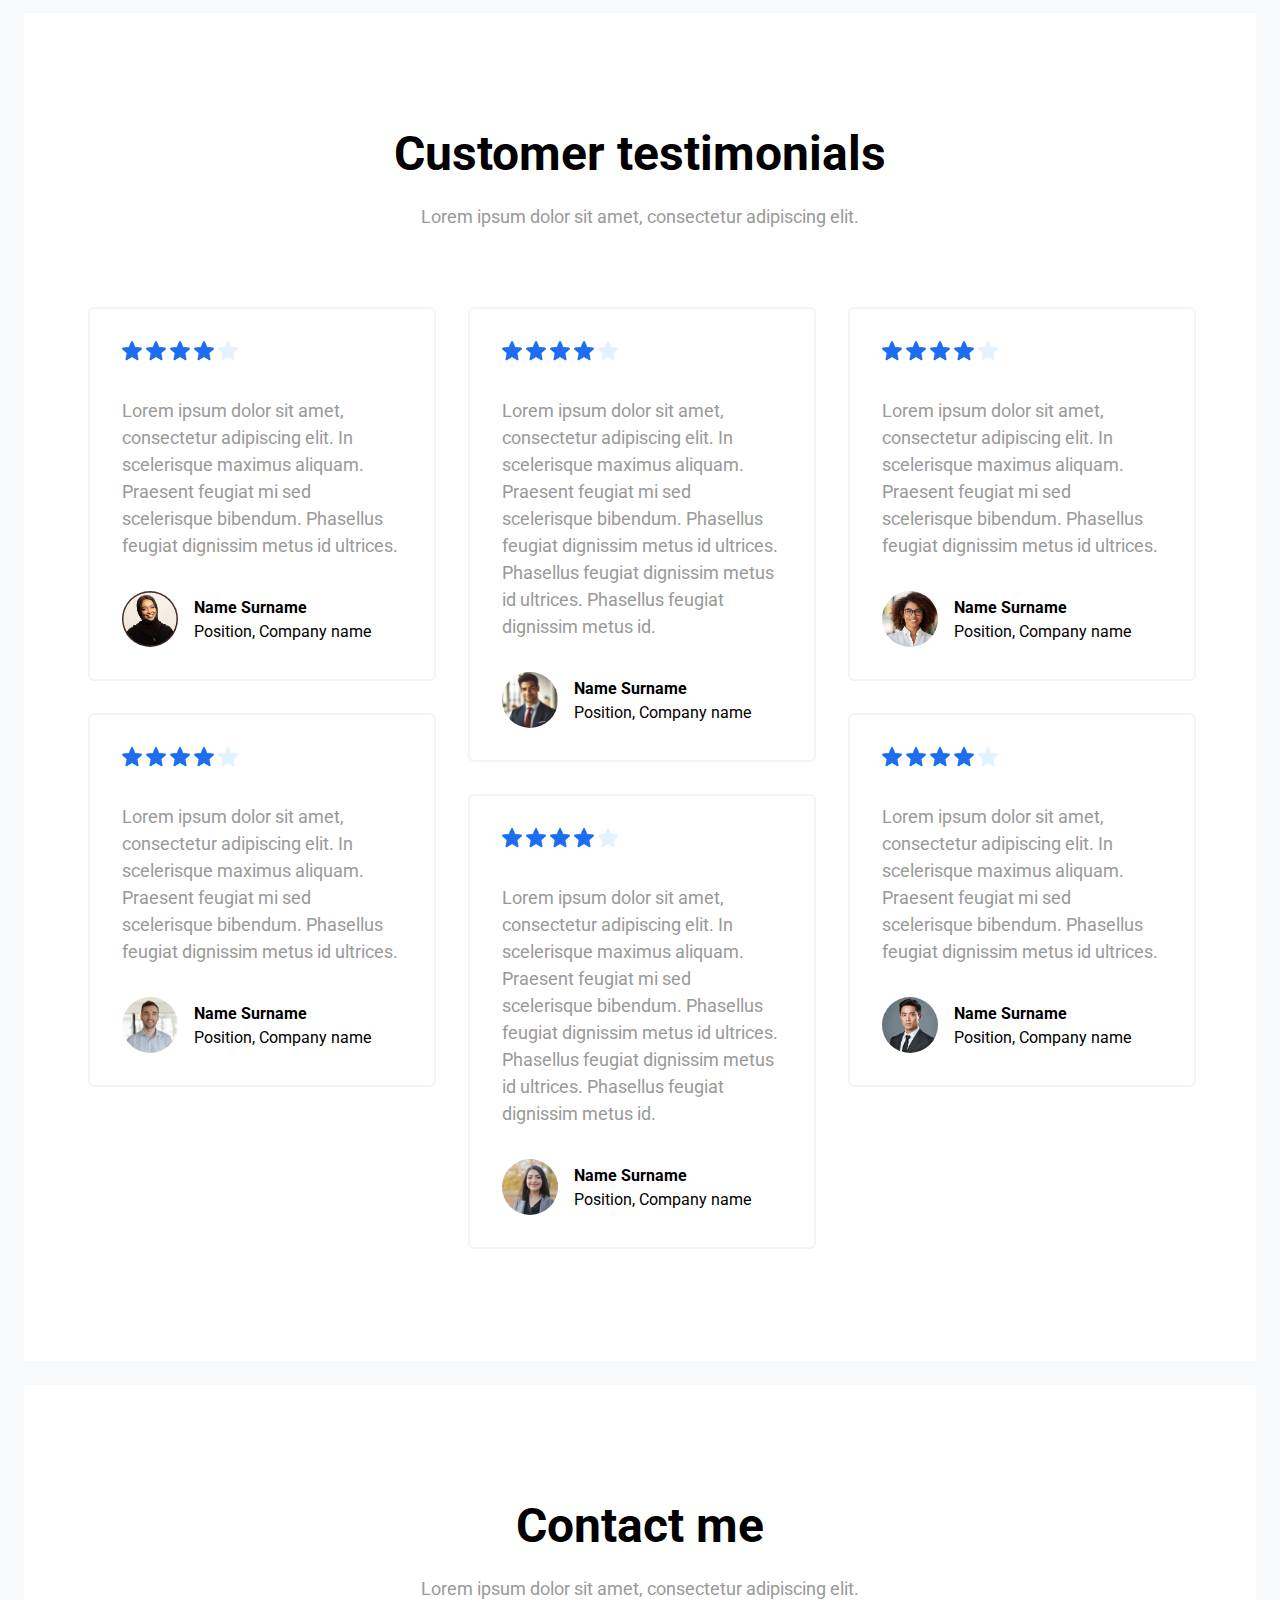
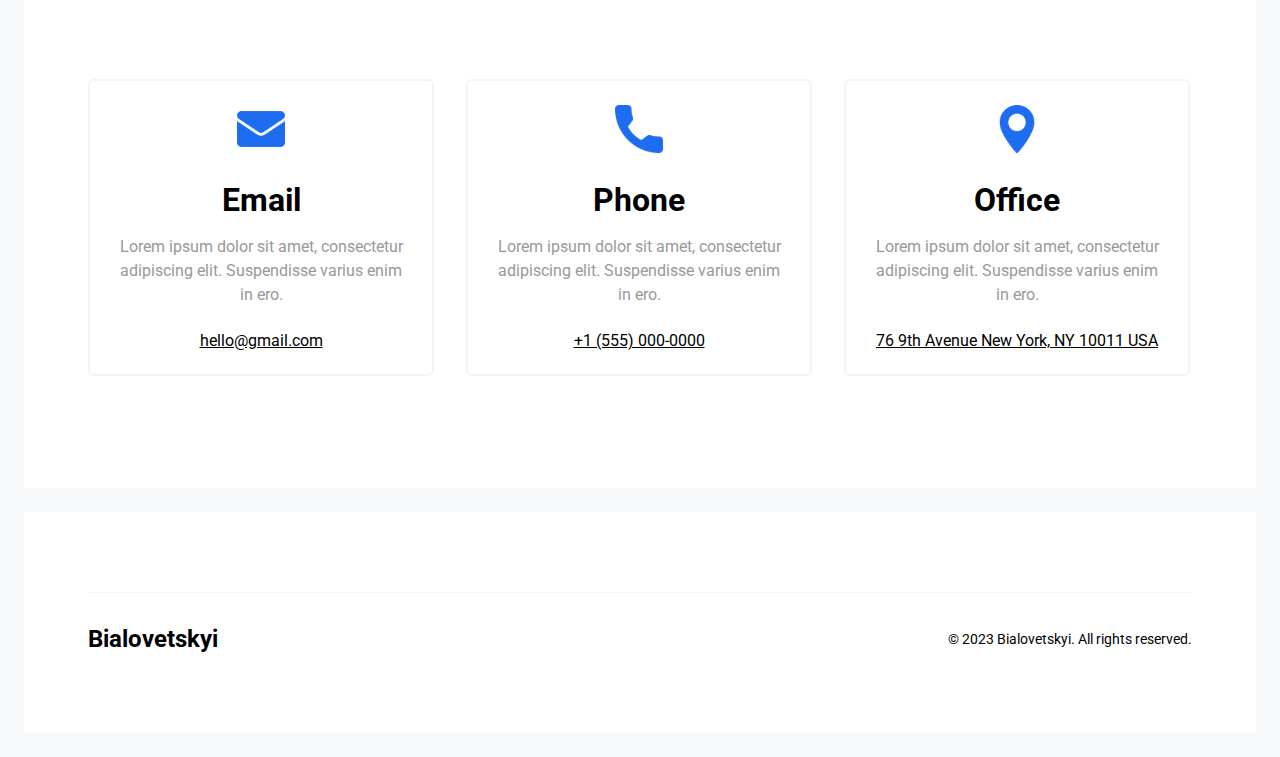
==== commit 0a56aee5: "final_commit" ====
--- a/index.html
+++ b/index.html
@@ -5,15 +5,17 @@
     <meta name="viewport" content="width=device-width, initial-scale=1.0">
     <link rel="stylesheet" href="https://fonts.googleapis.com/css?family=Roboto">
     <link rel="stylesheet" href="./css/style.css">
-    <title>Home</title>
+    <title>Bialovetskyi</title>
 </head>
 <body>
     <div id="blur">
     <header>
         <div class="container flex nav">
-            <div><h3 class="f24"><a>Bialovetskyi</a></h3></div>
+            <div class="flex jcsb ">
+                <h3 class="f24"><a>Bialovetskyi</a></h3>
+                <a href="javascript:void(0);" class="icon1" onclick="toggle()"><img src="./images/menu.png" alt="menu"></a>
+            </div>
             <div class="topnav" id="myTopnav">
-                <a href="javascript:void(0);" class="icon" onclick="toggle()"><img src="./images/menu.png" alt="menu"></a>
                 <ul class="flex nav-list">
                     <li><a href="">Home</a></li>
                     <li><a href="">About</a></li>
@@ -21,6 +23,7 @@
                     <li><a href="">Price</a></li>
                     <li><a href="">Blog</a></li>
                 </ul>
+                <a href="javascript:void(0);" class="icon" onclick="toggle()"><img src="./images/menu.png" alt="menu"></a>
             </div>
             <div class="nav-btn-container">
                 <button class="blue-fill-button">Let's Talk</button>
@@ -44,53 +47,53 @@
             </div>
             <div class="content-container">
                 <div class="flex content">
-                    <div class="flex-col content-card">
+                    <div class="content-card">
                         <div class="content-img">
                             <img src="./images/finance.jpg" alt="Finance img">
                         </div>
-                        <div class="flex-col content-info">
-                            <div class="flex-col gap8">
+                        <div class="content-info">
+                            <div class="gap8">
                                 <h2 class="f24">Finance App</h2>
-                                <p class="c999 lh150">Lorem ipsum dolor sit amet, consectetur adipiscing elit. Suspendisse varius enim in eros.</p>
-                            </div>
-                            <ul class="flex content-card-list">
+                                <p>Lorem ipsum dolor sit amet, consectetur adipiscing elit. Suspendisse varius enim in eros.</p>
+                            </div>
+                            <ul class="content-card-list">
                                 <li>UI Design</li>
                                 <li>UX Research</li>
                                 <li>Brand Identity</li>
                             </ul>
-                            <button class="blue-fill-button">View project</button>
-                        </div>
-                    </div>
-                    <div class="flex-col content-card">
+                            <button class="content-card-btn">View project</button>
+                        </div>
+                    </div>
+                    <div class="content-card">
                         <div class="content-img">
                             <img src="./images/nft.jpg" alt="nft">
                         </div>
-                        <div class="flex-col content-info">
-                            <div class="flex-col gap8">
+                        <div class="content-info">
+                            <div class="gap8">
                                 <h2 class="f24">NFT Project</h2>
-                                <p class="c999 lh150">Lorem ipsum dolor sit amet, consectetur adipiscing elit. Suspendisse varius enim in eros.</p>
-                            </div>
-                            <ul class="flex content-card-list">
+                                <p>Lorem ipsum dolor sit amet, consectetur adipiscing elit. Suspendisse varius enim in eros.</p>
+                            </div>
+                            <ul class="content-card-list">
                                 <li>Web Development</li>
                                 <li>Web Flow</li>
                                 <li>UI Design</li>
                             </ul>
-                            <button class="blue-fill-button">View project</button>
-                        </div>
-                    </div>
-                    <div class="flex-col content-card">
+                            <button class="content-card-btn">View project</button>
+                        </div>
+                    </div>
+                    <div class="content-card">
                         <div class="content-img">
                             <img src="./images/restaurant.jpg" alt="restaurant img">
                         </div>
-                        <div class="flex-col content-info">
-                            <div class="flex-col gap8">
+                        <div class="content-info">
+                            <div class="gap8">
                                 <h2 class="f24">Restaurant Business</h2>
-                                <p class="c999 lh150">Lorem ipsum dolor sit amet, consectetur adipiscing elit. Suspendisse varius enim in eros.</p>
-                            </div>
-                            <ul class="flex content-card-list">
+                                <p>Lorem ipsum dolor sit amet, consectetur adipiscing elit. Suspendisse varius enim in eros.</p>
+                            </div>
+                            <ul class="content-card-list">
                                 <li>Brand Identity</li>
                             </ul>
-                            <button class="blue-fill-button">View project</button>
+                            <button class="content-card-btn">View project</button>
                         </div>
                     </div>
                 </div>
@@ -366,7 +369,7 @@
                             <h1>Email</h1>
                             <p class="c999 lh150">Lorem ipsum dolor sit amet, consectetur adipiscing elit. Suspendisse varius enim in ero.</p>
                         </div>
-                        <a href="https://mail.google.com/mail/u/0/?tab=rm&ogbl#inbox?compose=GTvVlcSBptJPsFjWwxNBXQFpnrQXwSDdbFjVbVbWbRDqjphFVNJQpcCXcvcFwfjWbmlFgcwNxPDvZ" target="_blank">hello@gmail.com</a>
+                        <a href="mailto:hello@gmail.com" target="_blank">hello@gmail.com</a>
                      </div>
                 </div>
                 <div class="contact-card">
--- a/css/style.css
+++ b/css/style.css
@@ -98,7 +98,7 @@
 
 .nav-list a {
     text-decoration: none;
-    color: black;
+    color: #1E6DF0;
 }
 
 .nav-list li:hover{
@@ -146,25 +146,6 @@
     margin-bottom: 24px;
 }
 
-.content-info {
-    height: 40%;
-    padding: 24px;
-}
-
-.content-img {
-    width: 100%;
-    height: 60%;
-    background: url(../images/image.png) no-repeat;
-    background-size: 70px;
-    background-position: center;
-    background-color: #f4faff;
-    
-}
-.content-img img {
-    height: 100%;
-    width: 100%;
-}
-
 #head1 {
     font-weight: bold;
     font-size: 3.5rem;
@@ -178,6 +159,40 @@
     -webkit-background-clip: text;
 }
 
+.content-info {
+    position: relative;
+    z-index: 1;
+}
+
+.content-info h2 {
+    position: absolute;
+    inset: 300px auto auto 20px;
+    margin: 0;
+    transition: inset 0.3s 0.3s ease-out;
+}
+
+.content-info p, .content-card-list, .content-card-btn {
+    position: absolute;
+    opacity: 0;
+    max-width: 90%;
+    transition: opacity 0.3s ease-out;
+}
+
+.content-info p {
+    inset: 190px auto auto 20px;
+}
+
+.content-img img {
+    position: absolute;
+    object-fit: cover;
+    width: 100%;
+    height: 100%;
+    top: 0;
+    left: 0;
+    opacity: 0.9;
+    transition: opacity 0.2s ease-out;
+}
+
 .content-card:first-child {
     margin-left: 0;
 }
@@ -187,29 +202,71 @@
 }
 
 .content-card {
-    height: 630px;
+    height: 400px;
+    width: 400px;
     margin:0 16px;
     text-align: left;
     border: 2px solid #f4f4f4;
     border-radius: 6px;
+    position: relative;
+    overflow: hidden;
+    color: rgb(240, 240, 240);
 }
 
 .content-card-list {
-    margin: 24px 0;
+    inset: 260px auto auto 20px;
     list-style: none;
-    justify-content: space-between;
+    display: flex;
+    gap: 10px;
+    padding: 0;
+    color: inherit;
 }
 
 .content-card-list li {
+    cursor: pointer;
     border-radius: 6px;
-    padding: 4px 8px;
-    font-weight: bold;
+    background: rgba(255, 255, 255, 0.2);
+    padding: 5px;
     font-size: 0.875rem;
-    background-color: #f4faff;
+}
+
+.content-card-btn {
+    inset: 310px 0 auto 20px;
+    background-color: #0000003e;
+    color: white;
+    border: none;
+    padding: 10px 15px;
+    border-radius: 6px;
+    cursor: pointer;
+    text-transform: uppercase;
+}
+
+.content-card-btn:hover {
+    background-color: #00000093;
+    transition: color 0.5s 0.1s ease-in;
+  }
+
+.content-card:hover h2 {
+    inset: 150px 0 100px 20px;
+    transition: inset 0.3s ease-out;
 }
 
 .content-card-list li:hover {
-    background-color: #1e6ef0b6;
+    background-color: #ffffffc3;
+    color: black;
+    transition: color 0.3s 0.1s ease-in;
+}
+
+.content-card:hover p,
+.content-card:hover .content-card-list,
+.content-card:hover .content-card-btn {
+    opacity: 1;
+    transition: opacity 0.5s 0.1s ease-in;
+}
+
+.content-card:hover .content-img img {
+    transition: opacity 0.3s ease-in;
+    opacity: 1;
 }
 
 .content-card-list li:first-child {
@@ -404,7 +461,7 @@
     position: relative;
 }
 
-.topnav .icon {
+.nav:has(.topnav) .icon1, .topnav .icon {
     display: none;
 }
 
@@ -455,21 +512,32 @@
     display: none;
 }
 
-@media (min-width: 320px) and (max-width: 480px) {
+@media (max-width: 480px) {
     .container {
         width: 100%;
         padding: 16px;
     }
 
+    .nav {
+        align-items: unset;
+    }
+
+    .nav:has(.topnav.responsive) .icon1 {
+        display: block;
+    }
+
+    .nav:has(.topnav.responsive) {
+        flex-direction: column;
+    }
+
+    .nav:has(.topnav) .icon1, .topnav.responsive .icon {
+        display: none;
+    }
+
     .topnav .nav-list {
         display: none;
-        position: absolute; 
-        top: 100%;
-        left: 0;
-        width: 80px;
+        width: 100%;
         background-color: white; 
-        z-index: 1; 
-        box-shadow: 0 2px 8px rgba(0, 0, 0, 0.1);
         font-size: 0.875rem;
     }
 
@@ -478,13 +546,18 @@
         float: right;
     }
 
-    .icon img {
+    .icon img, .icon1 img {
         height: 25px;
         width: 25px;
     }
 
     .topnav.responsive .nav-list {
         display: block !important;
+        
+    }
+
+    .nav-btn-container {
+        display: none;
     }
 
     .blue-fill-button {
@@ -506,13 +579,29 @@
     .content-card {
         width: 300px;
         margin: 0;
-        height: max-content;
-        align-items: center;
-    }
-
-    .content-info {
-        width: 95%;
-        padding: 5px;
+        height: 300px;
+    }
+
+    .content-info h2 {
+        inset: 250px auto auto 20px;
+    }
+ 
+    .content-info p {
+        inset: 150px auto auto 20px;
+    }
+    
+    .content-card-list {
+        inset: 200px auto auto 20px;
+        gap: 8px;
+    }
+    
+    .content-card-btn {
+        inset: 250px 0 auto 20px;
+        padding: 5px 10px;
+    }
+    
+    .content-card:hover h2 {
+        inset: 120px 0 100px 20px;
     }
     
     .content-info p {
@@ -525,10 +614,6 @@
     
     .content-card-list li {
         font-size: 0.75rem;
-    }
-
-    .content-img {
-        height: 40%;
     }
 
     .customer-container {
@@ -540,13 +625,9 @@
         flex-direction: column;
         gap: 8px;
     }
-
-    .price-list-container {
-        overflow-x: scroll;
-    }
     
     .price-list-card-grid {
-        grid-template-columns: 320px 320px 320px;
+        grid-template-columns: 1fr;
         gap: 16px;
     }
 
@@ -707,6 +788,10 @@
         width: 90vw;
     }
 
+    .footer-data {
+        flex-direction: column;
+    }
+
 }
 
 @media (min-width: 480px) and (max-width: 768px) {
@@ -728,7 +813,7 @@
         padding: 16px;
     }
 
-    .topnav .nav-list {
+    /* .topnav .nav-list {
         display: none;
         position: absolute; 
         top: 100%;
@@ -752,6 +837,10 @@
 
     .topnav.responsive .nav-list {
         display: block !important;
+    } */
+
+    .nav-btn-container {
+        display: none;
     }
 
     .blue-fill-button {
@@ -773,13 +862,29 @@
     .content-card {
         width: 300px;
         margin: 0;
-        height: max-content;
-        align-items: center;
-    }
-
-    .content-info {
-        width: 95%;
-        padding: 5px;
+        height: 300px;
+    }
+
+    .content-info h2 {
+        inset: 250px auto auto 20px;
+    }
+ 
+    .content-info p {
+        inset: 150px auto auto 20px;
+    }
+    
+    .content-card-list {
+        inset: 200px auto auto 20px;
+        gap: 8px;
+    }
+    
+    .content-card-btn {
+        inset: 250px 0 auto 20px;
+        padding: 5px 10px;
+    }
+    
+    .content-card:hover h2 {
+        inset: 120px 0 100px 20px;
     }
     
     .content-info p {
@@ -794,17 +899,12 @@
         font-size: 0.75rem;
     }
 
-    .content-img {
-        height: 40%;
-    }
-
     .customer-container {
         flex-direction: column;
     }
 
     .nav-list {
         width: 100%;
-        flex-direction: column;
         gap: 8px;
     }
 
@@ -987,15 +1087,7 @@
     }
 
     .content-card {
-        width: 300px;
         margin: 0;
-        height: max-content;
-        align-items: center;
-    }
-
-    .content-info {
-        width: 95%;
-        padding: 5px;
     }
     
     .price-list-card-grid {
